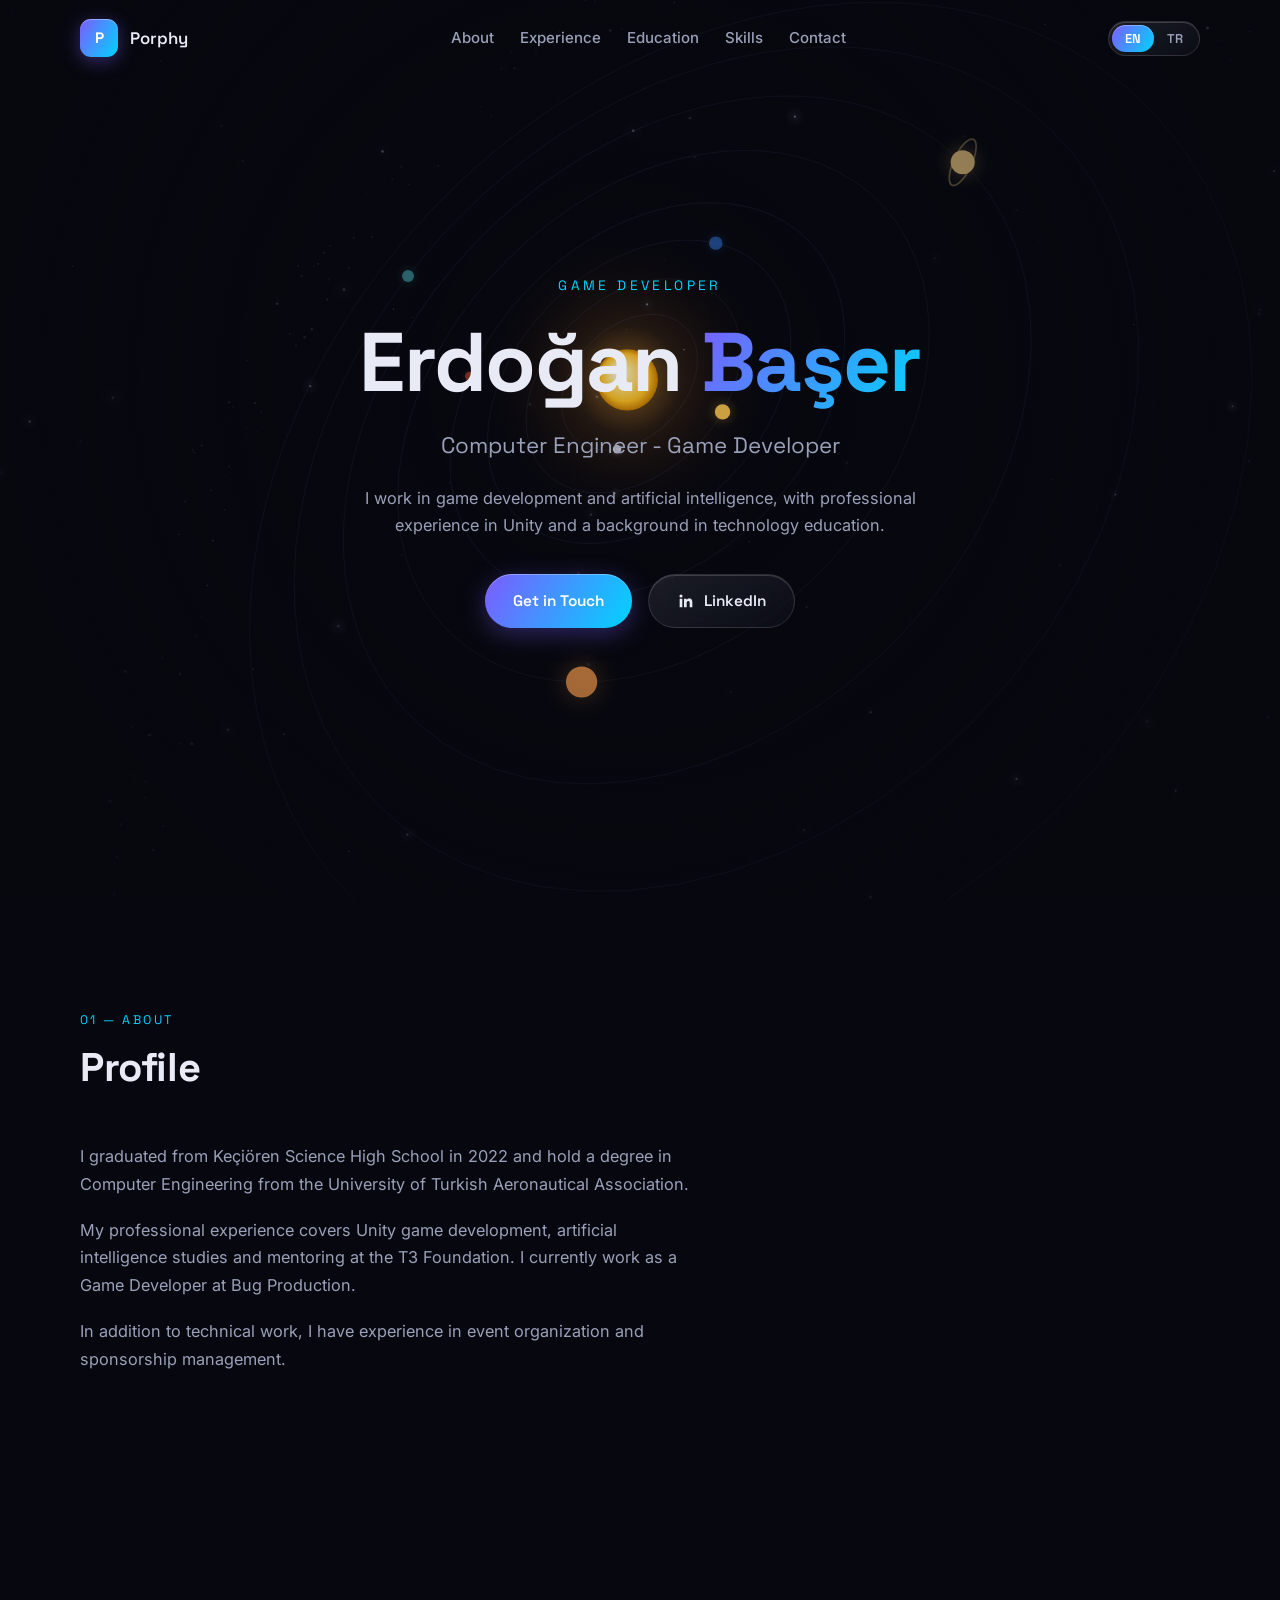
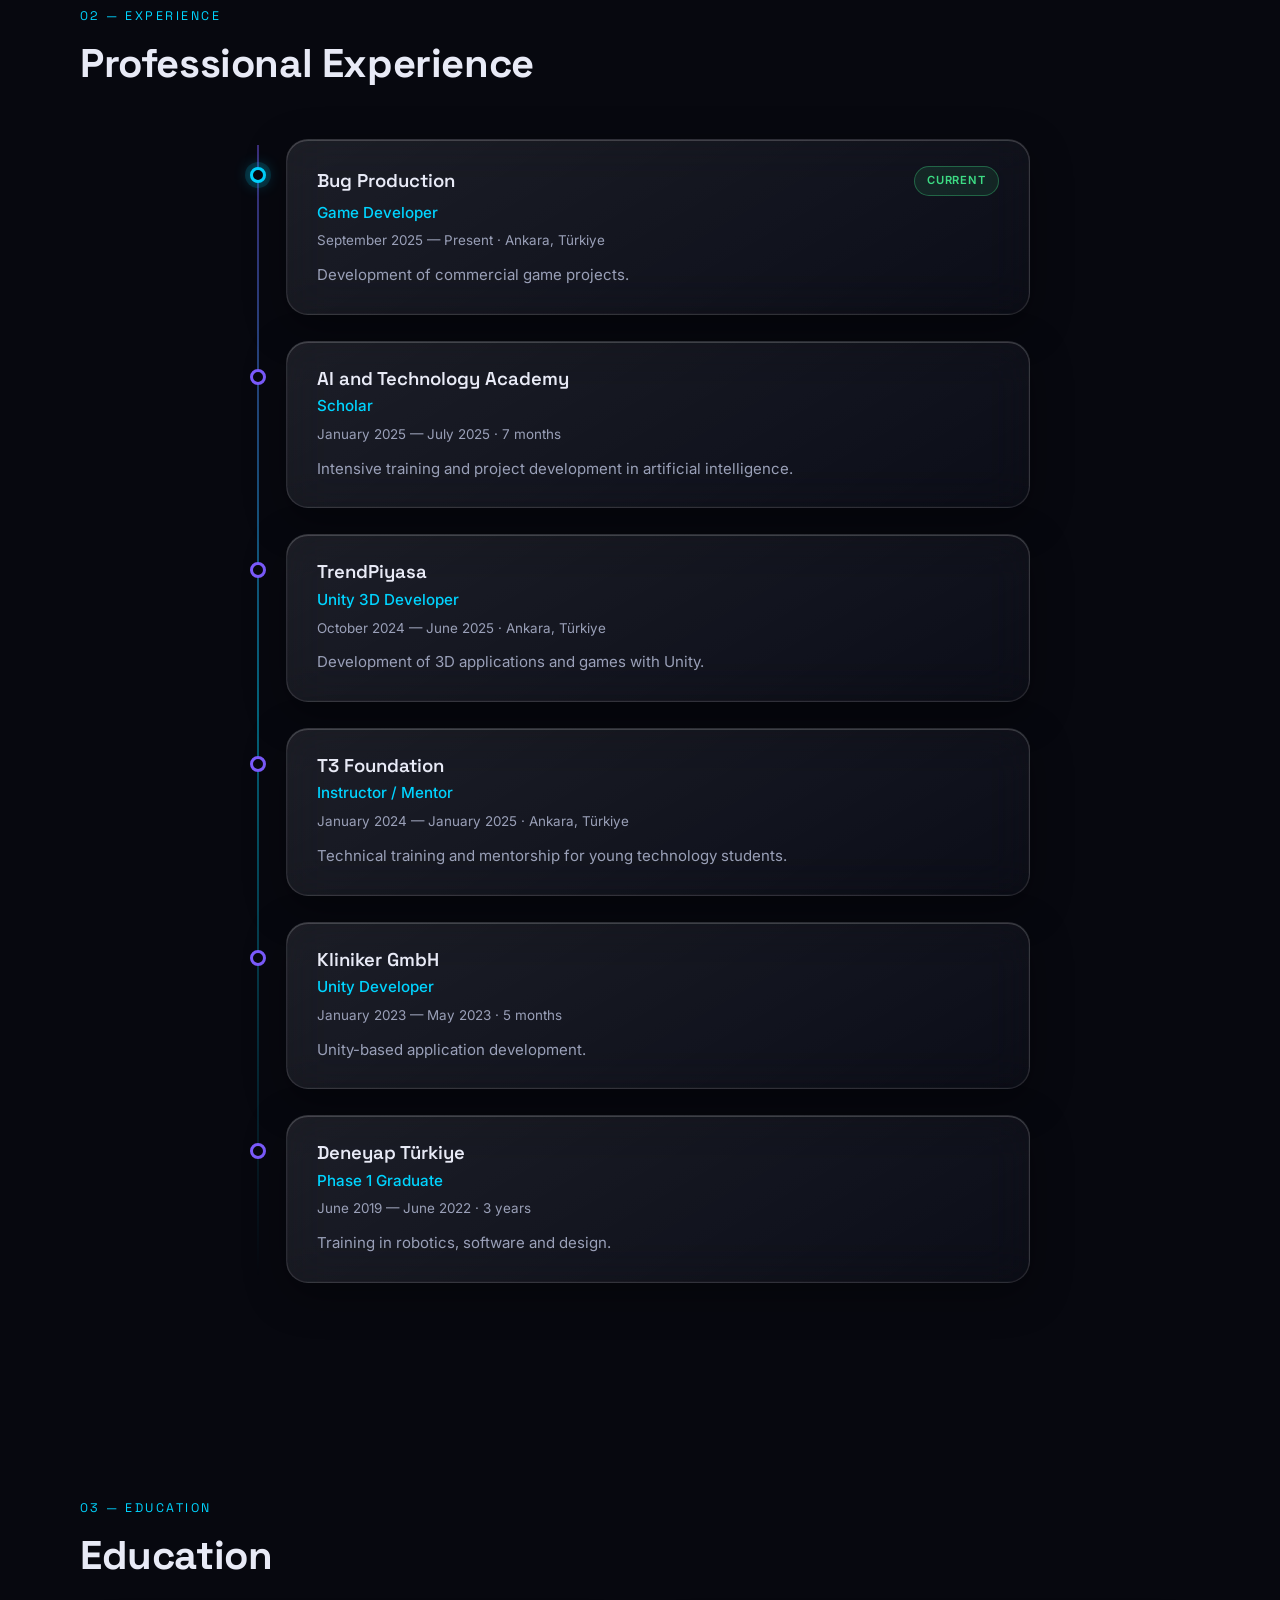
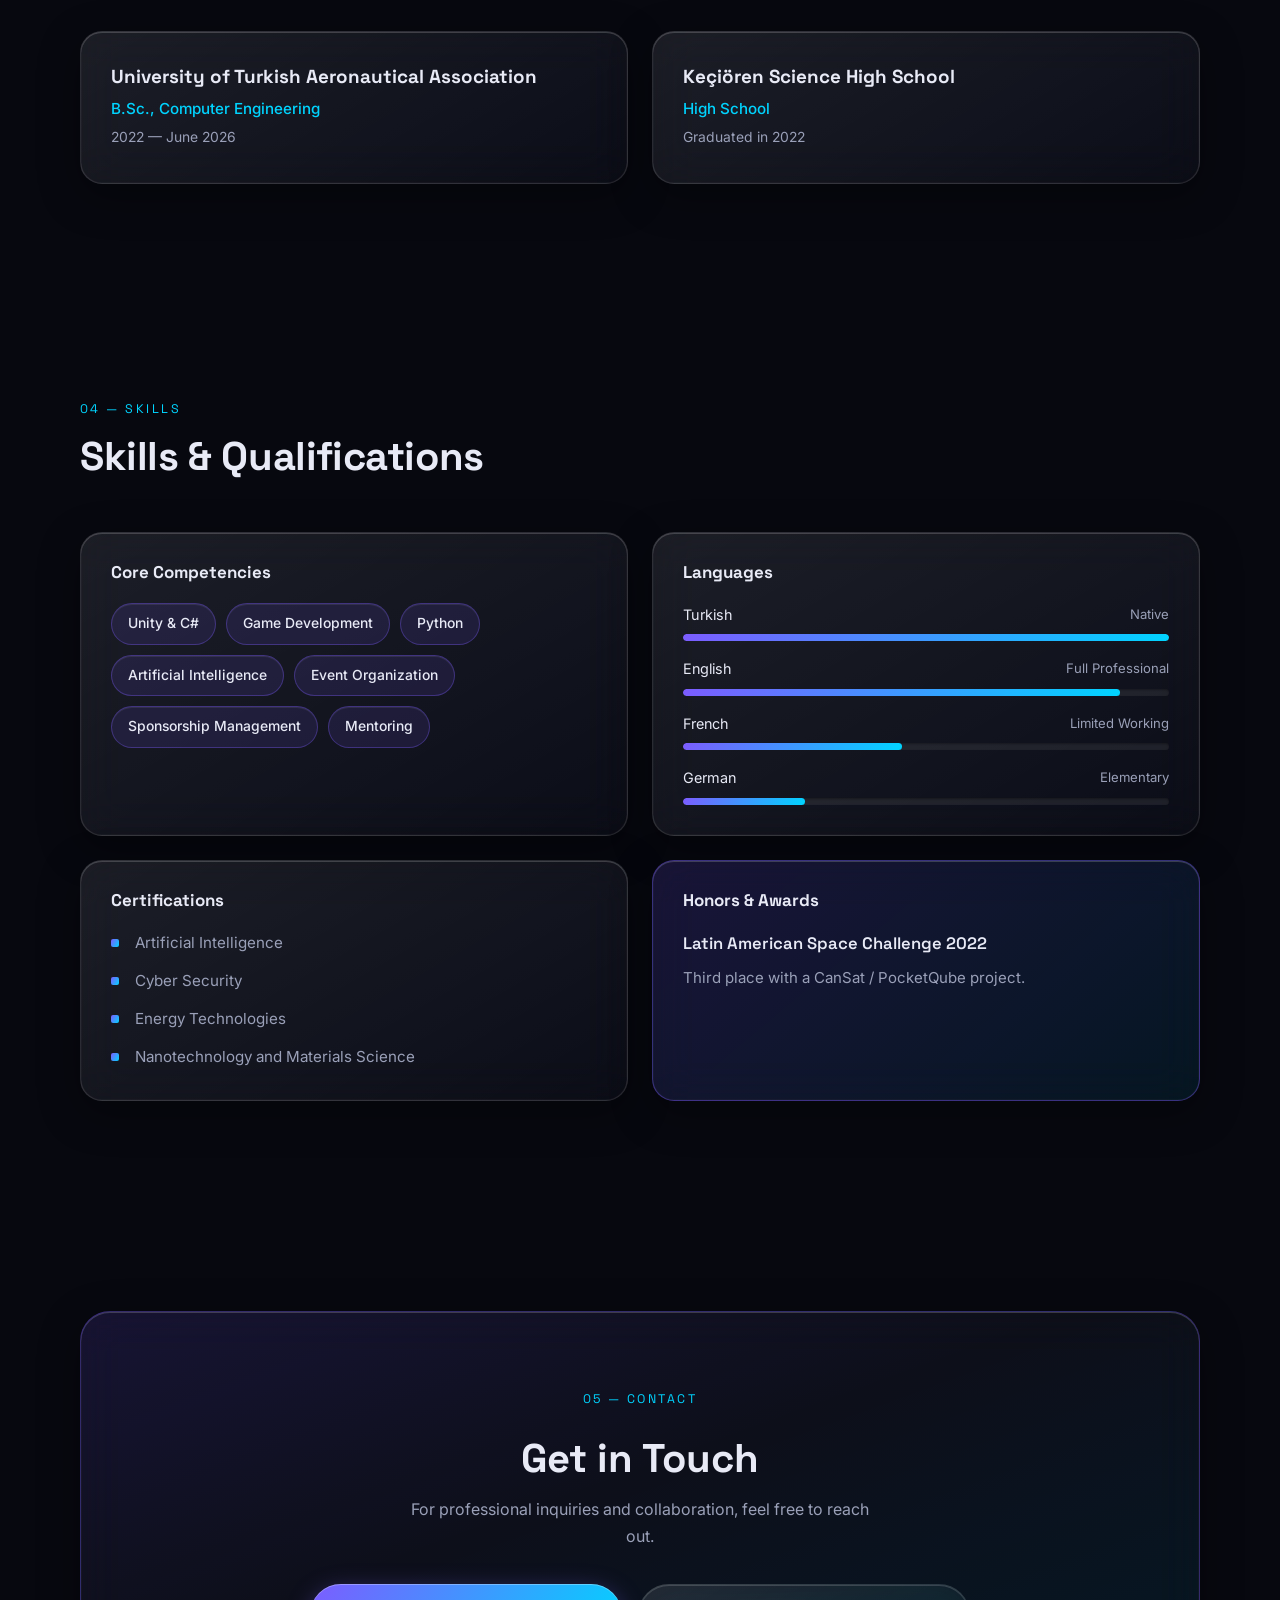
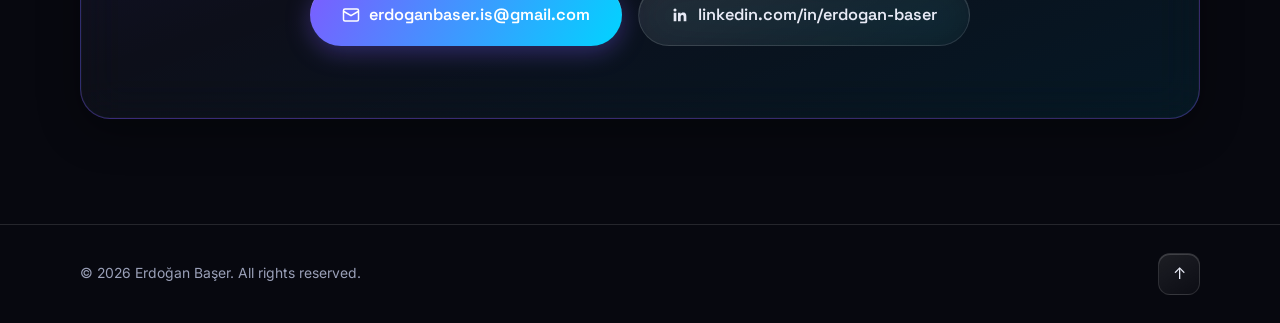
==== index.html @ 4ccfdfc4 "İlk sürüm Co-Authored-By: Claude Fable 5 <noreply@anthropic.com>" ====
<!DOCTYPE html>
<html lang="en">

<head>
  <meta charset="UTF-8" />
  <meta name="viewport" content="width=device-width, initial-scale=1.0" />
  <title>Erdoğan Başer — Game Developer</title>
  <meta name="description"
    content="Erdoğan Başer — Game developer and computer engineer. Unity, artificial intelligence and game technologies." />

  <!-- Open Graph -->
  <meta property="og:title" content="Erdoğan Başer — Game Developer" />
  <meta property="og:description"
    content="Game developer and computer engineer. Unity, artificial intelligence and game technologies." />
  <meta property="og:type" content="website" />
  <meta property="og:url" content="https://erdo.is-a.dev" />

  <link rel="icon"
    href="data:image/svg+xml,%3Csvg xmlns='http://www.w3.org/2000/svg' viewBox='0 0 100 100'%3E%3Crect width='100' height='100' rx='22' fill='%237c5cff'/%3E%3Ctext x='50' y='68' font-size='52' font-family='sans-serif' font-weight='700' fill='white' text-anchor='middle'%3EEB%3C/text%3E%3C/svg%3E" />

  <link rel="preconnect" href="https://fonts.googleapis.com" />
  <link rel="preconnect" href="https://fonts.gstatic.com" crossorigin />
  <link
    href="https://fonts.googleapis.com/css2?family=Space+Grotesk:wght@400;500;600;700&family=Inter:wght@400;500;600&display=swap"
    rel="stylesheet" />

  <link rel="stylesheet" href="style.css" />
</head>

<body>

  <!-- 3D solar system background -->
  <canvas id="scene" aria-hidden="true"></canvas>

  <!-- Navigation -->
  <header class="nav" id="nav">
    <div class="nav-inner">
      <a href="#top" class="logo">
        <span class="logo-mark">P</span>
        <span class="logo-text">Porphy</span>
      </a>
      <nav class="nav-links" id="navLinks" aria-label="Main menu">
        <a href="#about" data-i18n="nav.about">About</a>
        <a href="#experience" data-i18n="nav.experience">Experience</a>
        <a href="#education" data-i18n="nav.education">Education</a>
        <a href="#skills" data-i18n="nav.skills">Skills</a>
        <a href="#contact" data-i18n="nav.contact">Contact</a>
      </nav>
      <div class="nav-right">
        <div class="lang-toggle" role="group" aria-label="Language selection">
          <button type="button" id="langEn" class="lang-btn active" aria-pressed="true">EN</button>
          <button type="button" id="langTr" class="lang-btn" aria-pressed="false">TR</button>
        </div>
        <button class="nav-toggle" id="navToggle" aria-label="Toggle menu" aria-expanded="false">
          <span></span><span></span><span></span>
        </button>
      </div>
    </div>
  </header>

  <main id="top">

    <!-- ============ HERO ============ -->
    <section class="hero">
      <div class="container hero-inner">
        <p class="hero-kicker" data-i18n="hero.kicker">Game Developer</p>
        <h1 class="hero-name">Erdoğan <span class="grad">Başer</span></h1>
        <p class="hero-role" data-i18n="hero.role">Computer Engineer - Game Developer</p>
        <p class="hero-desc" data-i18n="hero.desc">I work in game development and artificial intelligence, with
          professional experience in Unity and a background in technology education.</p>
        <div class="hero-actions">
          <a href="#contact" class="btn btn-primary" data-i18n="hero.cta">Get in Touch</a>
          <a href="https://www.linkedin.com/in/erdogan-baser" target="_blank" rel="noopener" class="btn btn-ghost">
            <svg viewBox="0 0 24 24" width="18" height="18" fill="currentColor" aria-hidden="true">
              <path
                d="M20.45 20.45h-3.55v-5.57c0-1.33-.03-3.04-1.85-3.04-1.86 0-2.14 1.45-2.14 2.94v5.67H9.35V9h3.41v1.56h.05c.48-.9 1.64-1.85 3.37-1.85 3.6 0 4.27 2.37 4.27 5.46v6.28zM5.34 7.43a2.06 2.06 0 1 1 0-4.12 2.06 2.06 0 0 1 0 4.12zM7.12 20.45H3.55V9h3.57v11.45z" />
            </svg>
            LinkedIn
          </a>
        </div>

      </div>
    </section>

    <!-- ============ ABOUT ============ -->
    <section class="section" id="about">
      <div class="container">
        <div class="section-head">
          <span class="section-tag" data-i18n="about.tag">01 — About</span>
          <h2 data-i18n="about.title">Profile</h2>
        </div>
        <div class="about-grid">
          <div class="about-text">
            <p data-i18n="about.p1">I graduated from Keçiören Science High School in 2022 and hold a degree in Computer
              Engineering from the University of Turkish Aeronautical Association.</p>
            <p data-i18n="about.p2">My professional experience covers Unity game development, artificial intelligence
              studies and mentoring at the T3 Foundation. I currently work as a Game Developer at Bug Production.</p>
            <p data-i18n="about.p3">In addition to technical work, I have experience in event organization and
              sponsorship management.</p>
          </div>

        </div>
      </div>
    </section>

    <!-- ============ EXPERIENCE ============ -->
    <section class="section" id="experience">
      <div class="container">
        <div class="section-head">
          <span class="section-tag" data-i18n="exp.tag">02 — Experience</span>
          <h2 data-i18n="exp.title">Professional Experience</h2>
        </div>
        <div class="timeline">

          <article class="tl-item">
            <div class="tl-dot current"></div>
            <div class="tl-card glass">
              <div class="tl-top">
                <h3>Bug Production</h3>
                <span class="tl-badge live" data-i18n="exp.current">Current</span>
              </div>
              <p class="tl-role" data-i18n="exp.bug.role">Game Developer</p>
              <p class="tl-date" data-i18n="exp.bug.date">September 2025 — Present · Ankara, Türkiye</p>
              <p class="tl-desc" data-i18n="exp.bug.desc">Development of commercial game projects.</p>
            </div>
          </article>

          <article class="tl-item">
            <div class="tl-dot"></div>
            <div class="tl-card glass">
              <div class="tl-top">
                <h3 data-i18n="exp.ai.name">AI and Technology Academy</h3>
              </div>
              <p class="tl-role" data-i18n="exp.ai.role">Scholar</p>
              <p class="tl-date" data-i18n="exp.ai.date">January 2025 — July 2025 · 7 months</p>
              <p class="tl-desc" data-i18n="exp.ai.desc">Intensive training and project development in artificial
                intelligence.</p>
            </div>
          </article>

          <article class="tl-item">
            <div class="tl-dot"></div>
            <div class="tl-card glass">
              <div class="tl-top">
                <h3>TrendPiyasa</h3>
              </div>
              <p class="tl-role" data-i18n="exp.trend.role">Unity 3D Developer</p>
              <p class="tl-date" data-i18n="exp.trend.date">October 2024 — June 2025 · Ankara, Türkiye</p>
              <p class="tl-desc" data-i18n="exp.trend.desc">Development of 3D applications and games with Unity.</p>
            </div>
          </article>

          <article class="tl-item">
            <div class="tl-dot"></div>
            <div class="tl-card glass">
              <div class="tl-top">
                <h3 data-i18n="exp.t3.name">T3 Foundation</h3>
              </div>
              <p class="tl-role" data-i18n="exp.t3.role">Instructor / Mentor</p>
              <p class="tl-date" data-i18n="exp.t3.date">January 2024 — January 2025 · Ankara, Türkiye</p>
              <p class="tl-desc" data-i18n="exp.t3.desc">Technical training and mentorship for young technology
                students.</p>
            </div>
          </article>

          <article class="tl-item">
            <div class="tl-dot"></div>
            <div class="tl-card glass">
              <div class="tl-top">
                <h3>Kliniker GmbH</h3>
              </div>
              <p class="tl-role" data-i18n="exp.kliniker.role">Unity Developer</p>
              <p class="tl-date" data-i18n="exp.kliniker.date">January 2023 — May 2023 · 5 months</p>
              <p class="tl-desc" data-i18n="exp.kliniker.desc">Unity-based application development.</p>
            </div>
          </article>

          <article class="tl-item">
            <div class="tl-dot"></div>
            <div class="tl-card glass">
              <div class="tl-top">
                <h3>Deneyap Türkiye</h3>
              </div>
              <p class="tl-role" data-i18n="exp.deneyap.role">Phase 1 Graduate</p>
              <p class="tl-date" data-i18n="exp.deneyap.date">June 2019 — June 2022 · 3 years</p>
              <p class="tl-desc" data-i18n="exp.deneyap.desc">Training in robotics, software and design.</p>
            </div>
          </article>

        </div>
      </div>
    </section>

    <!-- ============ EDUCATION ============ -->
    <section class="section" id="education">
      <div class="container">
        <div class="section-head">
          <span class="section-tag" data-i18n="edu.tag">03 — Education</span>
          <h2 data-i18n="edu.title">Education</h2>
        </div>
        <div class="edu-grid">
          <div class="edu-card glass">
            <h3 data-i18n="edu.uni.name">University of Turkish Aeronautical Association</h3>
            <p class="edu-degree" data-i18n="edu.uni.degree">B.Sc., Computer Engineering</p>
            <p class="edu-date" data-i18n="edu.uni.date">2022 — June 2026</p>
          </div>
          <div class="edu-card glass">
            <h3 data-i18n="edu.hs.name">Keçiören Science High School</h3>
            <p class="edu-degree" data-i18n="edu.hs.degree">High School</p>
            <p class="edu-date" data-i18n="edu.hs.date">Graduated in 2022</p>
          </div>
        </div>
      </div>
    </section>

    <!-- ============ SKILLS ============ -->
    <section class="section" id="skills">
      <div class="container">
        <div class="section-head">
          <span class="section-tag" data-i18n="skills.tag">04 — Skills</span>
          <h2 data-i18n="skills.title">Skills &amp; Qualifications</h2>
        </div>

        <div class="skills-grid">
          <div class="skill-panel glass">
            <h3 data-i18n="skills.core">Core Competencies</h3>
            <div class="chips">
              <span class="chip">Unity &amp; C#</span>
              <span class="chip" data-i18n="skills.chip.gamedev">Game Development</span>
              <span class="chip">Python</span>
              <span class="chip" data-i18n="skills.chip.ai">Artificial Intelligence</span>
              <span class="chip" data-i18n="skills.chip.events">Event Organization</span>
              <span class="chip" data-i18n="skills.chip.sponsor">Sponsorship Management</span>
              <span class="chip" data-i18n="skills.chip.mentoring">Mentoring</span>
            </div>
          </div>

          <div class="skill-panel glass">
            <h3 data-i18n="skills.languages">Languages</h3>
            <div class="lang-list">
              <div class="lang">
                <div class="lang-head"><span data-i18n="skills.lang.tr">Turkish</span><span
                    data-i18n="skills.lang.tr.level">Native</span></div>
                <div class="bar"><span class="bar-fill" style="width:100%"></span></div>
              </div>
              <div class="lang">
                <div class="lang-head"><span data-i18n="skills.lang.en">English</span><span
                    data-i18n="skills.lang.en.level">Full Professional</span></div>
                <div class="bar"><span class="bar-fill" style="width:90%"></span></div>
              </div>
              <div class="lang">
                <div class="lang-head"><span data-i18n="skills.lang.fr">French</span><span
                    data-i18n="skills.lang.fr.level">Limited Working</span></div>
                <div class="bar"><span class="bar-fill" style="width:45%"></span></div>
              </div>
              <div class="lang">
                <div class="lang-head"><span data-i18n="skills.lang.de">German</span><span
                    data-i18n="skills.lang.de.level">Elementary</span></div>
                <div class="bar"><span class="bar-fill" style="width:25%"></span></div>
              </div>
            </div>
          </div>

          <div class="skill-panel glass">
            <h3 data-i18n="skills.certs">Certifications</h3>
            <ul class="cert-list">
              <li data-i18n="skills.cert1">Artificial Intelligence</li>
              <li data-i18n="skills.cert2">Cyber Security</li>
              <li data-i18n="skills.cert3">Energy Technologies</li>
              <li data-i18n="skills.cert4">Nanotechnology and Materials Science</li>
            </ul>
          </div>

          <div class="skill-panel glass award">
            <h3 data-i18n="skills.awards">Honors &amp; Awards</h3>
            <div class="award-body">
              <p class="award-title">Latin American Space Challenge 2022</p>
              <p class="award-desc" data-i18n="skills.award.desc">Third place with a CanSat / PocketQube project.</p>
            </div>
          </div>
        </div>
      </div>
    </section>

    <!-- ============ CONTACT ============ -->
    <section class="section" id="contact">
      <div class="container">
        <div class="contact-card glass">
          <span class="section-tag" data-i18n="contact.tag">05 — Contact</span>
          <h2 data-i18n="contact.title">Get in Touch</h2>
          <p data-i18n="contact.desc">For professional inquiries and collaboration, feel free to reach out.</p>
          <div class="contact-actions">
            <a href="mailto:erdoganbaser.is@gmail.com" class="btn btn-primary btn-lg">
              <svg viewBox="0 0 24 24" width="18" height="18" fill="none" stroke="currentColor" stroke-width="2"
                aria-hidden="true">
                <rect x="2" y="4" width="20" height="16" rx="2" />
                <path d="m22 7-10 6L2 7" />
              </svg>
              erdoganbaser.is@gmail.com
            </a>
            <a href="https://www.linkedin.com/in/erdogan-baser" target="_blank" rel="noopener"
              class="btn btn-ghost btn-lg">
              <svg viewBox="0 0 24 24" width="18" height="18" fill="currentColor" aria-hidden="true">
                <path
                  d="M20.45 20.45h-3.55v-5.57c0-1.33-.03-3.04-1.85-3.04-1.86 0-2.14 1.45-2.14 2.94v5.67H9.35V9h3.41v1.56h.05c.48-.9 1.64-1.85 3.37-1.85 3.6 0 4.27 2.37 4.27 5.46v6.28zM5.34 7.43a2.06 2.06 0 1 1 0-4.12 2.06 2.06 0 0 1 0 4.12zM7.12 20.45H3.55V9h3.57v11.45z" />
              </svg>
              linkedin.com/in/erdogan-baser
            </a>
          </div>
        </div>
      </div>
    </section>

  </main>

  <footer class="footer">
    <div class="container footer-inner">
      <p data-i18n="footer.text">© 2026 Erdoğan Başer. All rights reserved.</p>
      <a href="#top" class="back-top" aria-label="Back to top">↑</a>
    </div>
  </footer>

  <script src="script.js" defer></script>
</body>

</html>
---- style.css ----
/* ============================================================
   Erdoğan Başer — Portfolio
   Pure CSS — liquid glass theme, dark palette.
   The only animated element on the page is the background
   solar system (canvas); all other elements are static.
   ============================================================ */

:root {
  --bg: #07080f;
  --glass: linear-gradient(150deg, rgba(255, 255, 255, 0.09), rgba(255, 255, 255, 0.025));
  --glass-strong: linear-gradient(150deg, rgba(255, 255, 255, 0.13), rgba(255, 255, 255, 0.04));
  --border: rgba(255, 255, 255, 0.12);
  --border-strong: rgba(255, 255, 255, 0.22);
  --highlight: rgba(255, 255, 255, 0.16);
  --text: #e8eaf6;
  --text-dim: #9aa0b8;
  --accent-1: #7c5cff;
  --accent-2: #00d4ff;
  --grad: linear-gradient(120deg, var(--accent-1), var(--accent-2));
  --radius: 22px;
  --font-display: "Space Grotesk", system-ui, sans-serif;
  --font-body: "Inter", system-ui, sans-serif;
  --nav-h: 76px;
}

* { margin: 0; padding: 0; box-sizing: border-box; }

html { scroll-behavior: smooth; scroll-padding-top: calc(var(--nav-h) + 16px); }

body {
  font-family: var(--font-body);
  background: var(--bg);
  color: var(--text);
  line-height: 1.7;
  overflow-x: hidden;
  -webkit-font-smoothing: antialiased;
}

::selection { background: var(--accent-1); color: #fff; }

.container { width: min(1120px, 92%); margin-inline: auto; }

h1, h2, h3 { font-family: var(--font-display); line-height: 1.15; }

/* ---------- Background canvas ---------- */
#scene {
  position: fixed; inset: 0; z-index: -1;
  width: 100%; height: 100%;
  display: block; pointer-events: none;
}

/* ---------- Liquid glass base ---------- */
.glass {
  background: var(--glass);
  border: 1px solid var(--border);
  border-radius: var(--radius);
  backdrop-filter: blur(22px) saturate(160%);
  -webkit-backdrop-filter: blur(22px) saturate(160%);
  box-shadow:
    inset 0 1px 0 var(--highlight),
    inset 0 0 0 0.5px rgba(255, 255, 255, 0.05),
    0 12px 40px rgba(0, 0, 0, 0.35);
}
.glass:hover { border-color: var(--border-strong); background: var(--glass-strong); }

/* ---------- Navigation ---------- */
.nav {
  position: fixed; top: 0; left: 0; right: 0; z-index: 100;
  border-bottom: 1px solid transparent;
}
.nav.scrolled {
  background: linear-gradient(180deg, rgba(10, 12, 22, 0.75), rgba(10, 12, 22, 0.6));
  backdrop-filter: blur(22px) saturate(160%);
  -webkit-backdrop-filter: blur(22px) saturate(160%);
  border-bottom-color: var(--border);
  box-shadow: inset 0 1px 0 rgba(255, 255, 255, 0.06);
}
.nav-inner {
  width: min(1120px, 92%); margin-inline: auto;
  height: var(--nav-h);
  display: flex; align-items: center; justify-content: space-between; gap: 16px;
}
.logo { display: flex; align-items: center; gap: 12px; text-decoration: none; color: var(--text); min-width: 0; }
.logo-mark {
  width: 38px; height: 38px; flex: 0 0 auto; display: grid; place-items: center;
  font-family: var(--font-display); font-weight: 700; font-size: 0.95rem;
  background: var(--grad); border-radius: 11px; color: #fff;
  box-shadow: inset 0 1px 0 rgba(255, 255, 255, 0.35), 0 4px 18px rgba(124, 92, 255, 0.4);
}
.logo-text {
  font-family: var(--font-display); font-weight: 600; font-size: 1.05rem;
  white-space: nowrap; overflow: hidden; text-overflow: ellipsis;
}

.nav-links { display: flex; align-items: center; gap: 26px; }
.nav-links a {
  color: var(--text-dim); text-decoration: none; font-size: 0.94rem; font-weight: 500;
}
.nav-links a:hover { color: var(--text); }

.nav-right { display: flex; align-items: center; gap: 14px; }

.lang-toggle {
  display: flex; padding: 3px; border-radius: 999px;
  background: var(--glass);
  border: 1px solid var(--border);
  backdrop-filter: blur(22px) saturate(160%);
  -webkit-backdrop-filter: blur(22px) saturate(160%);
  box-shadow: inset 0 1px 0 var(--highlight);
}
.lang-btn {
  border: 0; cursor: pointer; background: transparent;
  color: var(--text-dim);
  font-family: var(--font-display); font-weight: 600; font-size: 0.8rem;
  padding: 5px 13px; border-radius: 999px;
}
.lang-btn.active {
  color: #fff; background: var(--grad);
  box-shadow: inset 0 1px 0 rgba(255, 255, 255, 0.3);
}

.nav-toggle { display: none; background: none; border: 0; cursor: pointer; padding: 8px; }
.nav-toggle span {
  display: block; width: 24px; height: 2px; background: var(--text);
  margin: 5px 0; border-radius: 2px;
}

/* ---------- Hero ---------- */
.hero {
  min-height: 100svh;
  display: flex; align-items: center; justify-content: center;
  text-align: center;
  padding: calc(var(--nav-h) + 40px) 0 80px;
}
.hero-kicker {
  color: var(--accent-2); font-family: var(--font-display);
  letter-spacing: 0.25em; text-transform: uppercase; font-size: 0.85rem;
  margin-bottom: 18px;
}
.hero-name {
  font-size: clamp(2.6rem, 8vw, 5.2rem);
  font-weight: 700; letter-spacing: -0.02em; margin-bottom: 16px;
}
.grad {
  background: var(--grad);
  -webkit-background-clip: text; background-clip: text;
  -webkit-text-fill-color: transparent; color: transparent;
}
.hero-role {
  font-family: var(--font-display); font-size: clamp(1.05rem, 2.6vw, 1.4rem);
  color: var(--text-dim); margin-bottom: 20px;
  max-width: 640px; margin-inline: auto;
}
.hero-desc {
  max-width: 560px; margin: 0 auto 34px; color: var(--text-dim); font-size: 1.02rem;
}
.hero-actions { display: flex; gap: 16px; justify-content: center; flex-wrap: wrap; margin-bottom: 34px; }

.btn {
  display: inline-flex; align-items: center; gap: 9px;
  padding: 13px 28px; border-radius: 999px;
  font-family: var(--font-display); font-weight: 600; font-size: 0.96rem;
  text-decoration: none;
}
.btn-primary {
  background: var(--grad); color: #fff;
  box-shadow: inset 0 1px 0 rgba(255, 255, 255, 0.3), 0 6px 24px rgba(124, 92, 255, 0.35);
}
.btn-primary:hover { box-shadow: inset 0 1px 0 rgba(255, 255, 255, 0.4), 0 8px 30px rgba(124, 92, 255, 0.5); }
.btn-ghost {
  color: var(--text);
  background: var(--glass);
  border: 1px solid var(--border);
  backdrop-filter: blur(22px) saturate(160%);
  -webkit-backdrop-filter: blur(22px) saturate(160%);
  box-shadow: inset 0 1px 0 var(--highlight);
}
.btn-ghost:hover { border-color: var(--border-strong); background: var(--glass-strong); }
.btn-lg { padding: 16px 32px; font-size: 1.02rem; }

.hero-meta {
  display: flex; align-items: center; justify-content: center; gap: 16px;
  color: var(--text-dim); font-size: 0.92rem; flex-wrap: wrap;
}
.meta-sep { width: 4px; height: 4px; border-radius: 50%; background: var(--text-dim); }
.meta-item { display: inline-flex; align-items: center; gap: 8px; }
.status-dot {
  width: 9px; height: 9px; border-radius: 50%; background: #3ddc84;
  box-shadow: 0 0 8px rgba(61, 220, 132, 0.6);
}

/* ---------- Sections ---------- */
.section { padding: 105px 0; }
.section-head { margin-bottom: 52px; }
.section-tag {
  display: inline-block; font-family: var(--font-display);
  color: var(--accent-2); letter-spacing: 0.2em; text-transform: uppercase;
  font-size: 0.78rem; margin-bottom: 14px;
}
.section-head h2 { font-size: clamp(1.7rem, 4.5vw, 2.5rem); font-weight: 700; letter-spacing: -0.01em; }

/* ---------- About ---------- */
.about-grid {
  display: grid; grid-template-columns: 1.4fr 1fr; gap: 48px; align-items: start;
}
.about-text p { color: var(--text-dim); margin-bottom: 18px; font-size: 1.02rem; }
.about-text strong { color: var(--text); font-weight: 600; }

.about-stats { display: grid; grid-template-columns: 1fr 1fr; gap: 16px; }
.stat-card { padding: 26px 18px; text-align: center; }
.stat-num {
  display: block; font-family: var(--font-display); font-size: 2.3rem; font-weight: 700;
  background: var(--grad); -webkit-background-clip: text; background-clip: text;
  -webkit-text-fill-color: transparent;
}
.stat-label { color: var(--text-dim); font-size: 0.85rem; }

/* ---------- Experience / timeline ---------- */
.timeline { position: relative; max-width: 780px; margin-inline: auto; padding-left: 36px; }
.timeline::before {
  content: ""; position: absolute; left: 7px; top: 6px; bottom: 6px; width: 2px;
  background: linear-gradient(to bottom, var(--accent-1), var(--accent-2), transparent);
  opacity: 0.45;
}
.tl-item { position: relative; margin-bottom: 26px; }
.tl-item:last-child { margin-bottom: 0; }
.tl-dot {
  position: absolute; left: -36px; top: 28px;
  width: 16px; height: 16px; border-radius: 50%;
  background: var(--bg); border: 3px solid var(--accent-1);
}
.tl-dot.current {
  border-color: var(--accent-2);
  box-shadow: 0 0 0 5px rgba(0, 212, 255, 0.14), 0 0 16px rgba(0, 212, 255, 0.45);
}
.tl-card { padding: 26px 30px; }
.tl-top { display: flex; align-items: center; justify-content: space-between; gap: 12px; flex-wrap: wrap; }
.tl-card h3 { font-size: 1.16rem; font-weight: 600; }
.tl-badge {
  font-size: 0.7rem; font-weight: 600; letter-spacing: 0.08em; text-transform: uppercase;
  padding: 4px 12px; border-radius: 999px;
}
.tl-badge.live {
  color: #3ddc84; background: rgba(61, 220, 132, 0.1); border: 1px solid rgba(61, 220, 132, 0.35);
}
.tl-role { color: var(--accent-2); font-weight: 500; font-size: 0.95rem; margin-top: 4px; }
.tl-date { color: var(--text-dim); font-size: 0.84rem; margin: 4px 0 10px; }
.tl-desc { color: var(--text-dim); font-size: 0.94rem; }

/* ---------- Education ---------- */
.edu-grid { display: grid; grid-template-columns: 1fr 1fr; gap: 24px; }
.edu-card { padding: 34px 30px; }
.edu-card h3 { font-size: 1.18rem; margin-bottom: 8px; }
.edu-degree { color: var(--accent-2); font-size: 0.95rem; font-weight: 500; }
.edu-date { color: var(--text-dim); font-size: 0.87rem; margin-top: 4px; }

/* ---------- Skills ---------- */
.skills-grid { display: grid; grid-template-columns: 1fr 1fr; gap: 24px; }
.skill-panel { padding: 30px; }
.skill-panel h3 { font-size: 1.06rem; margin-bottom: 20px; }

.chips { display: flex; flex-wrap: wrap; gap: 10px; }
.chip {
  padding: 8px 16px; border-radius: 999px; font-size: 0.87rem; font-weight: 500;
  color: var(--text);
  background: rgba(124, 92, 255, 0.12);
  border: 1px solid rgba(124, 92, 255, 0.35);
  box-shadow: inset 0 1px 0 rgba(255, 255, 255, 0.08);
}

.lang-list { display: flex; flex-direction: column; gap: 16px; }
.lang-head {
  display: flex; justify-content: space-between; font-size: 0.9rem; margin-bottom: 7px;
}
.lang-head span:last-child { color: var(--text-dim); font-size: 0.82rem; }
.bar {
  height: 7px; border-radius: 99px; background: rgba(255, 255, 255, 0.07); overflow: hidden;
  box-shadow: inset 0 1px 2px rgba(0, 0, 0, 0.3);
}
.bar-fill {
  display: block; height: 100%; border-radius: 99px;
  background: var(--grad);
}

.cert-list { list-style: none; display: flex; flex-direction: column; gap: 12px; }
.cert-list li {
  position: relative; padding-left: 24px; color: var(--text-dim); font-size: 0.95rem;
}
.cert-list li::before {
  content: ""; position: absolute; left: 0; top: 0.6em;
  width: 8px; height: 8px; border-radius: 2px;
  background: var(--grad);
}

.skill-panel.award {
  background: linear-gradient(140deg, rgba(124, 92, 255, 0.16), rgba(0, 212, 255, 0.07));
  border-color: rgba(124, 92, 255, 0.4);
}
.award-title { font-family: var(--font-display); font-weight: 600; font-size: 1.04rem; margin-bottom: 6px; }
.award-desc { color: var(--text-dim); font-size: 0.94rem; }

/* ---------- Contact ---------- */
.contact-card {
  text-align: center;
  padding: 72px 32px;
  border-radius: 30px;
  background: linear-gradient(160deg, rgba(124, 92, 255, 0.14), rgba(255, 255, 255, 0.03) 45%, rgba(0, 212, 255, 0.08));
  border: 1px solid rgba(124, 92, 255, 0.35);
}
.contact-card h2 { font-size: clamp(1.7rem, 4.5vw, 2.5rem); margin: 12px 0 14px; }
.contact-card p { color: var(--text-dim); max-width: 480px; margin: 0 auto 34px; }
.contact-actions { display: flex; gap: 16px; justify-content: center; flex-wrap: wrap; }

/* ---------- Footer ---------- */
.footer { border-top: 1px solid var(--border); padding: 28px 0; }
.footer-inner {
  display: flex; align-items: center; justify-content: space-between; gap: 16px; flex-wrap: wrap;
}
.footer p { color: var(--text-dim); font-size: 0.87rem; }
.back-top {
  width: 42px; height: 42px; display: grid; place-items: center;
  border-radius: 12px; text-decoration: none; color: var(--text);
  background: var(--glass); border: 1px solid var(--border);
  box-shadow: inset 0 1px 0 var(--highlight);
}
.back-top:hover { border-color: var(--border-strong); }

/* ---------- Responsive ---------- */
@media (max-width: 960px) {
  .about-grid { grid-template-columns: 1fr; gap: 36px; }
  .skills-grid { grid-template-columns: 1fr; }
  .edu-grid { grid-template-columns: 1fr; }
}

@media (max-width: 800px) {
  .nav-toggle { display: block; }
  .nav-links {
    display: none;
    position: fixed; top: var(--nav-h); left: 0; right: 0;
    flex-direction: column; align-items: center; gap: 6px;
    background: linear-gradient(180deg, rgba(10, 12, 22, 0.94), rgba(10, 12, 22, 0.88));
    backdrop-filter: blur(24px) saturate(160%);
    -webkit-backdrop-filter: blur(24px) saturate(160%);
    border-bottom: 1px solid var(--border);
    padding: 18px 0 26px;
  }
  .nav-links.open { display: flex; }
  .nav-links a { padding: 10px 0; font-size: 1.05rem; }
}

@media (max-width: 640px) {
  .section { padding: 76px 0; }
  .tl-card { padding: 22px 20px; }
  .contact-card { padding: 54px 22px; }
  .about-stats { grid-template-columns: 1fr 1fr; }
  .hero-actions .btn { width: 100%; max-width: 320px; justify-content: center; }
  .contact-actions .btn { width: 100%; max-width: 340px; justify-content: center; }
  .logo-text { font-size: 0.98rem; }
}

@media (max-width: 400px) {
  .about-stats { grid-template-columns: 1fr; }
}
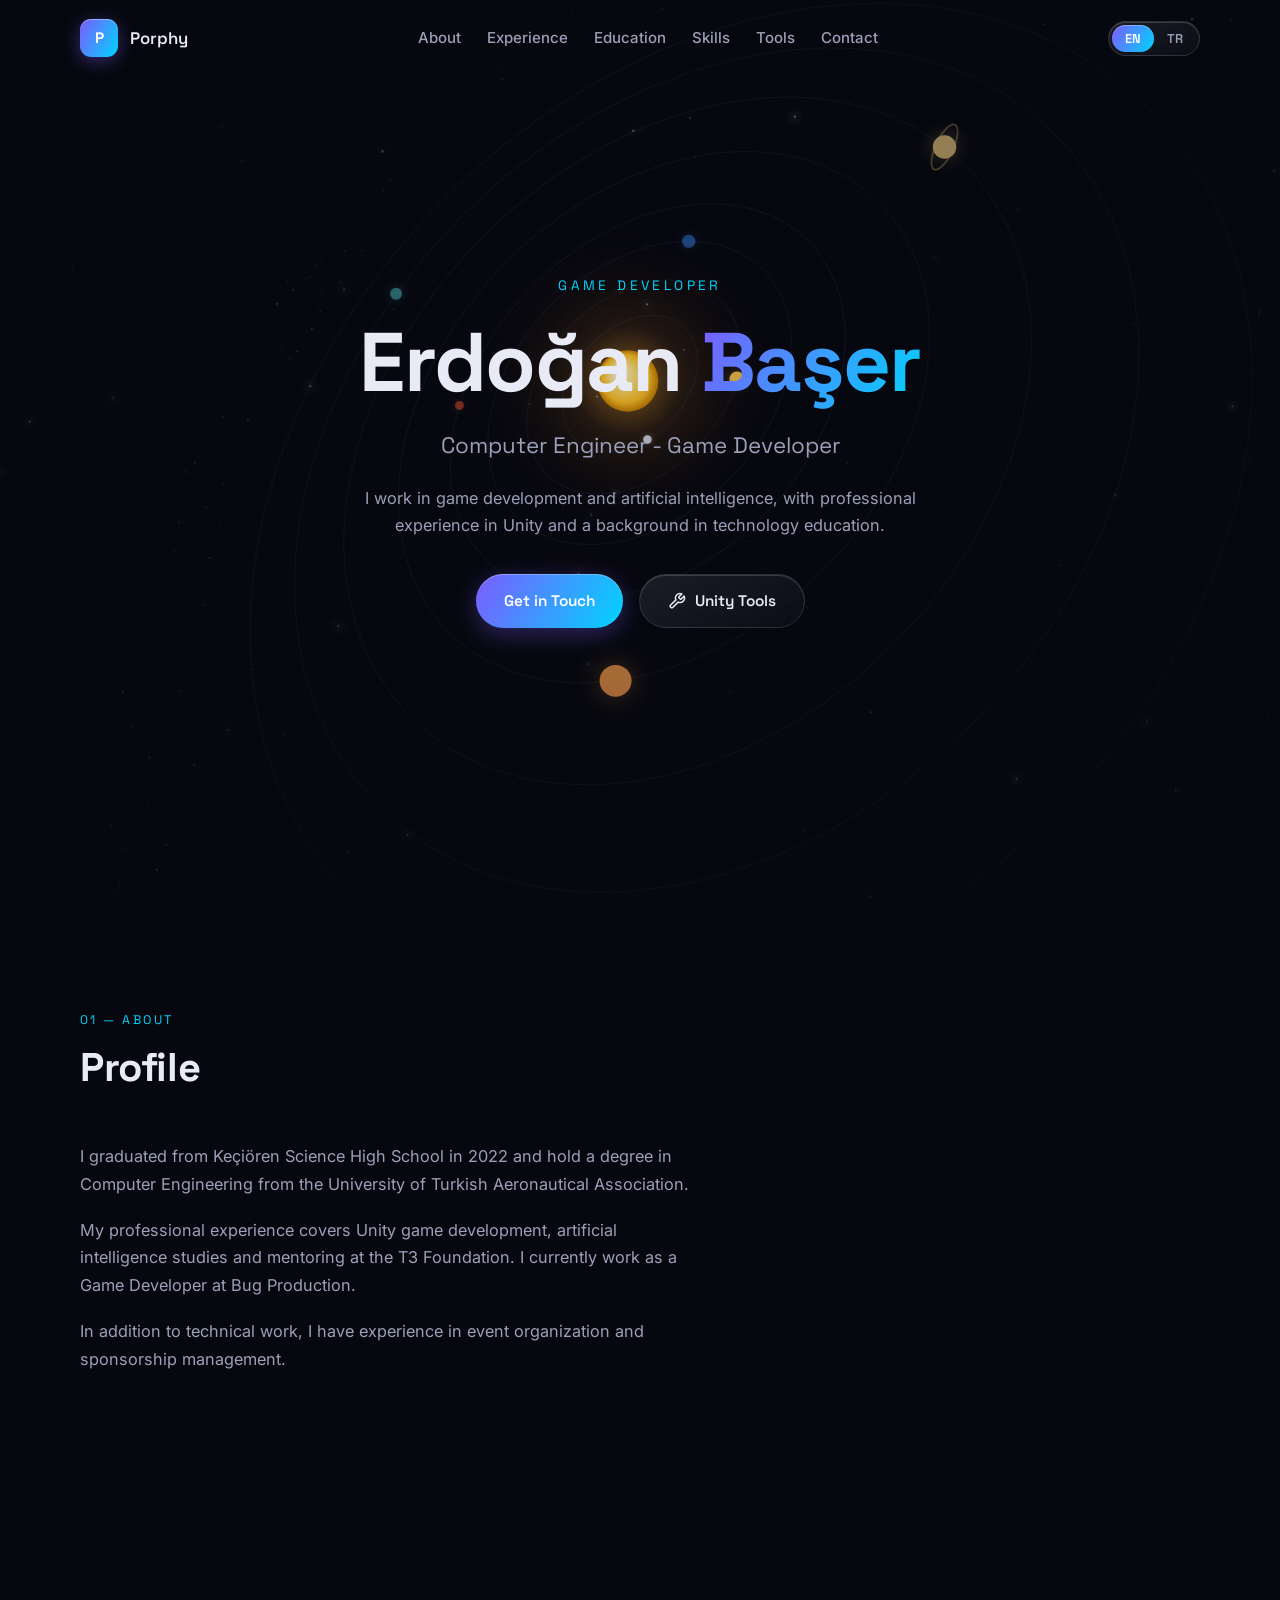
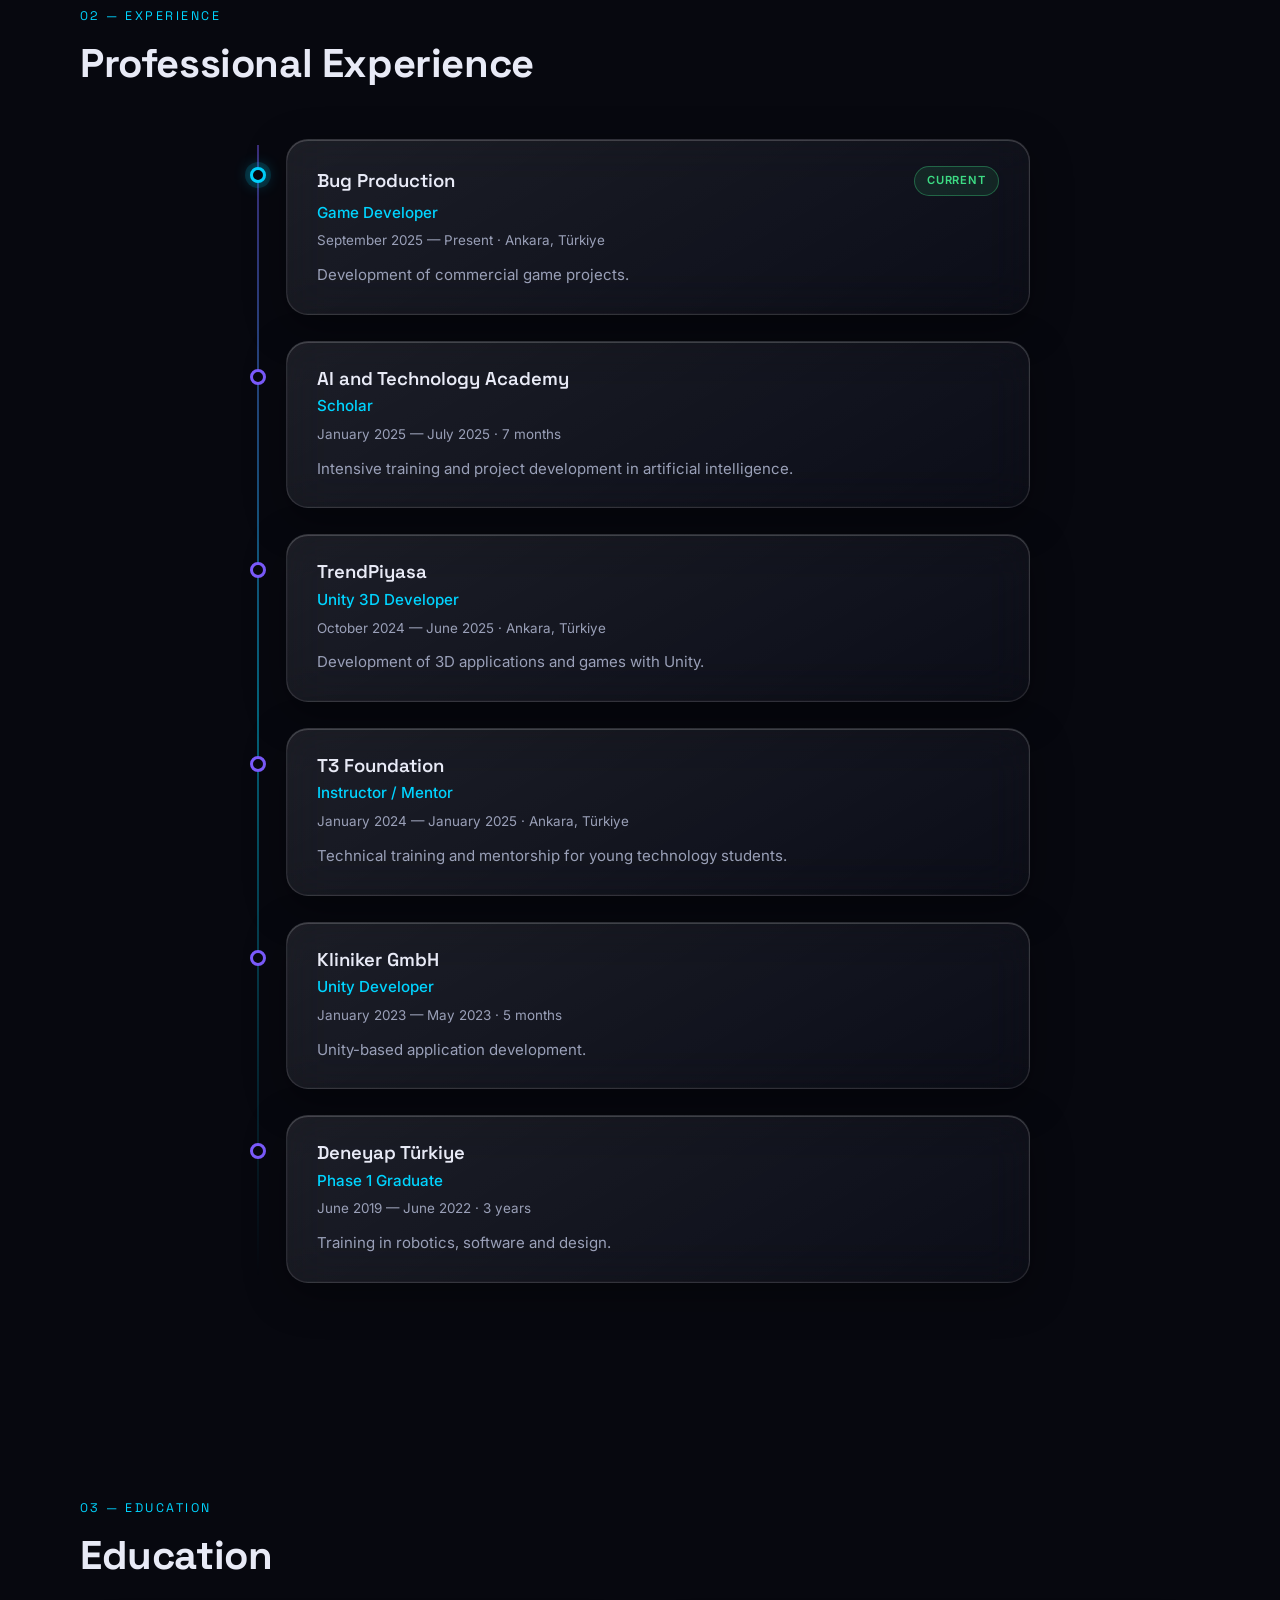
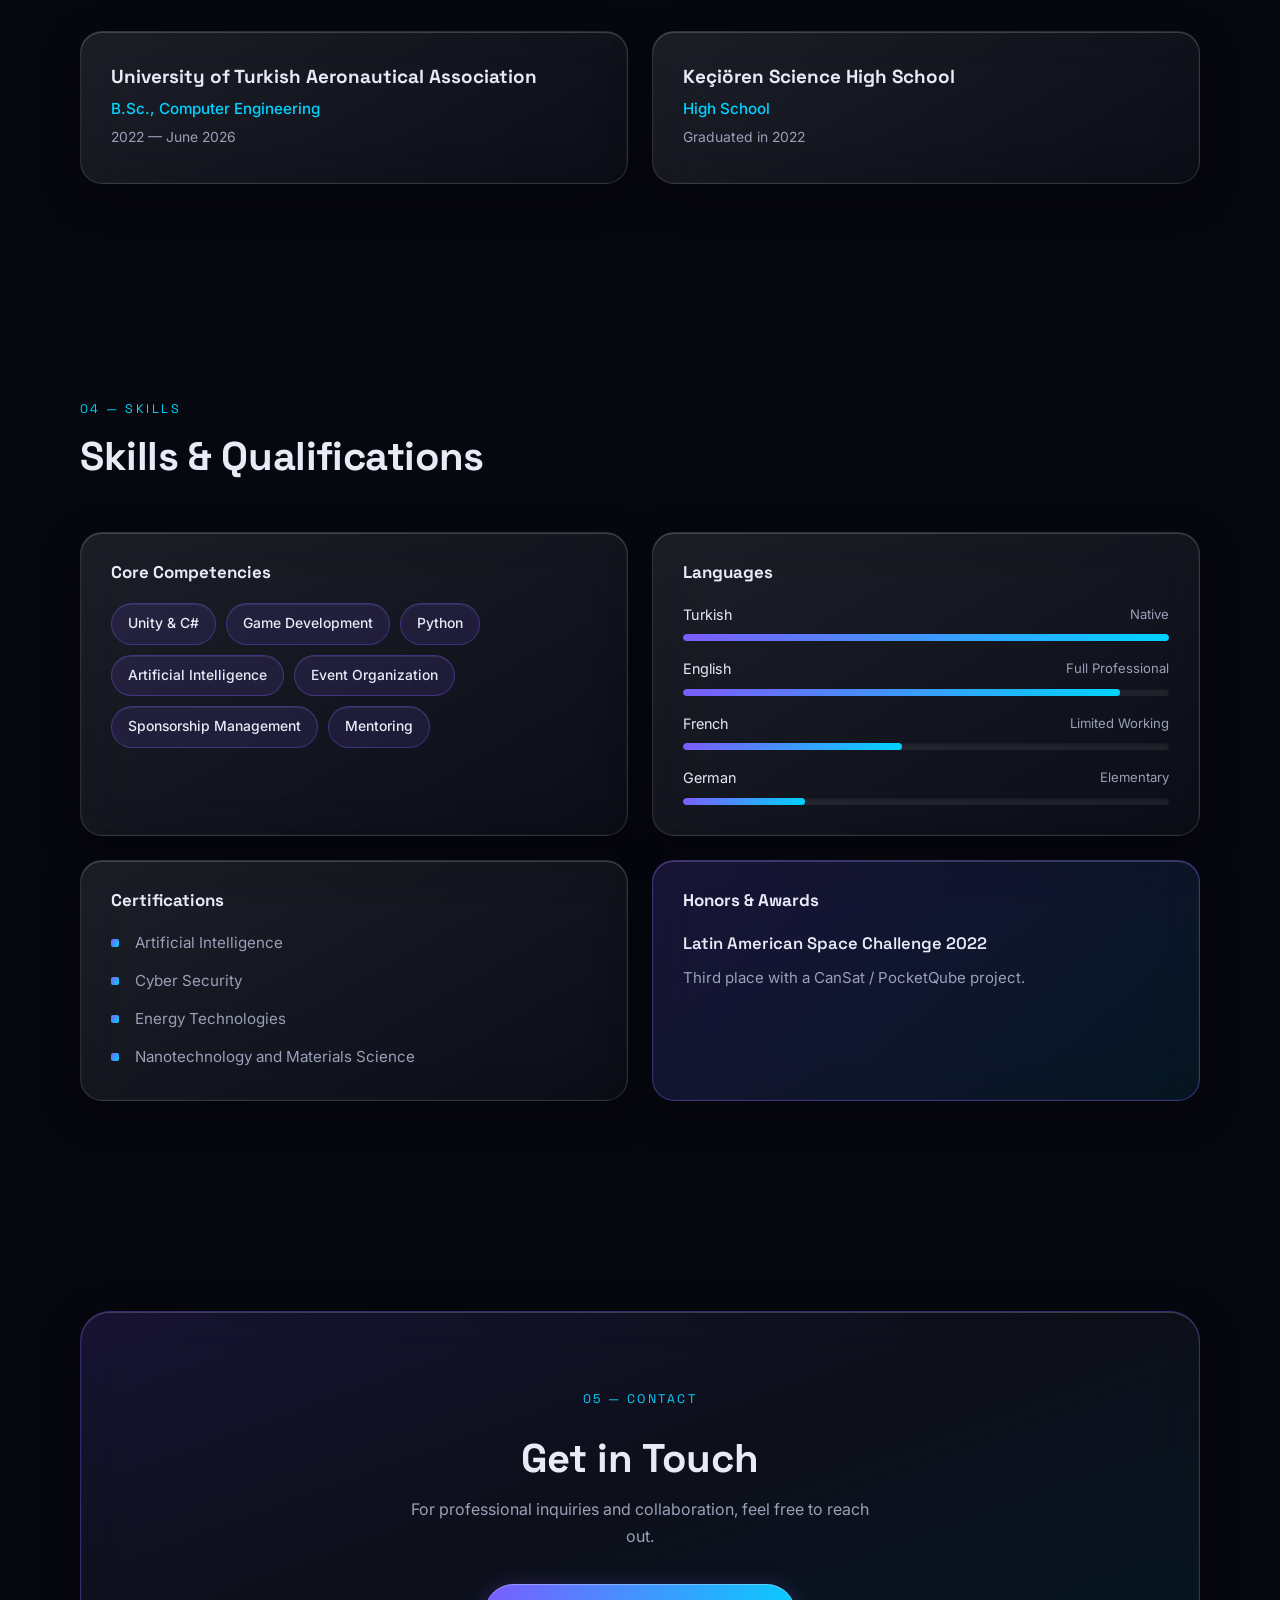
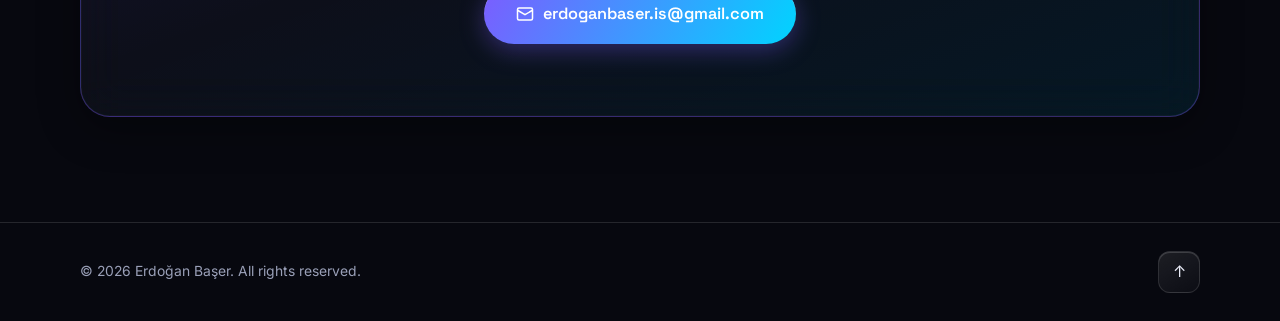
==== commit 02ecfb8d: "Unity Tools alt sayfası eklendi, LinkedIn bağlantıları kaldırıldı - /tools/ alt sayfası: AutoBuild &" ====
--- a/index.html
+++ b/index.html
@@ -44,6 +44,7 @@
         <a href="#experience" data-i18n="nav.experience">Experience</a>
         <a href="#education" data-i18n="nav.education">Education</a>
         <a href="#skills" data-i18n="nav.skills">Skills</a>
+        <a href="tools/" data-i18n="nav.tools">Tools</a>
         <a href="#contact" data-i18n="nav.contact">Contact</a>
       </nav>
       <div class="nav-right">
@@ -70,12 +71,13 @@
           professional experience in Unity and a background in technology education.</p>
         <div class="hero-actions">
           <a href="#contact" class="btn btn-primary" data-i18n="hero.cta">Get in Touch</a>
-          <a href="https://www.linkedin.com/in/erdogan-baser" target="_blank" rel="noopener" class="btn btn-ghost">
-            <svg viewBox="0 0 24 24" width="18" height="18" fill="currentColor" aria-hidden="true">
+          <a href="tools/" class="btn btn-ghost">
+            <svg viewBox="0 0 24 24" width="18" height="18" fill="none" stroke="currentColor" stroke-width="2"
+              stroke-linecap="round" stroke-linejoin="round" aria-hidden="true">
               <path
-                d="M20.45 20.45h-3.55v-5.57c0-1.33-.03-3.04-1.85-3.04-1.86 0-2.14 1.45-2.14 2.94v5.67H9.35V9h3.41v1.56h.05c.48-.9 1.64-1.85 3.37-1.85 3.6 0 4.27 2.37 4.27 5.46v6.28zM5.34 7.43a2.06 2.06 0 1 1 0-4.12 2.06 2.06 0 0 1 0 4.12zM7.12 20.45H3.55V9h3.57v11.45z" />
+                d="M14.7 6.3a1 1 0 0 0 0 1.4l1.6 1.6a1 1 0 0 0 1.4 0l3.77-3.77a6 6 0 0 1-7.94 7.94l-6.91 6.91a2.12 2.12 0 0 1-3-3l6.91-6.91a6 6 0 0 1 7.94-7.94l-3.76 3.76z" />
             </svg>
-            LinkedIn
+            <span data-i18n="hero.tools">Unity Tools</span>
           </a>
         </div>
 
@@ -298,14 +300,6 @@
               </svg>
               erdoganbaser.is@gmail.com
             </a>
-            <a href="https://www.linkedin.com/in/erdogan-baser" target="_blank" rel="noopener"
-              class="btn btn-ghost btn-lg">
-              <svg viewBox="0 0 24 24" width="18" height="18" fill="currentColor" aria-hidden="true">
-                <path
-                  d="M20.45 20.45h-3.55v-5.57c0-1.33-.03-3.04-1.85-3.04-1.86 0-2.14 1.45-2.14 2.94v5.67H9.35V9h3.41v1.56h.05c.48-.9 1.64-1.85 3.37-1.85 3.6 0 4.27 2.37 4.27 5.46v6.28zM5.34 7.43a2.06 2.06 0 1 1 0-4.12 2.06 2.06 0 0 1 0 4.12zM7.12 20.45H3.55V9h3.57v11.45z" />
-              </svg>
-              linkedin.com/in/erdogan-baser
-            </a>
           </div>
         </div>
       </div>
--- a/style.css
+++ b/style.css
@@ -325,11 +325,49 @@
 }
 .back-top:hover { border-color: var(--border-strong); }
 
+/* ---------- Tools page ---------- */
+.hero-sub { min-height: 64svh; padding-bottom: 48px; }
+
+.tool-card { padding: 44px 40px; }
+.tool-title { font-size: clamp(1.5rem, 4vw, 2.1rem); margin-bottom: 16px; }
+.tool-badges { display: flex; flex-wrap: wrap; gap: 10px; margin-bottom: 24px; }
+.tool-card > p { color: var(--text-dim); margin-bottom: 14px; max-width: 72ch; font-size: 1.02rem; }
+.tool-card > p:last-child { margin-bottom: 0; }
+
+.feature-grid { display: grid; grid-template-columns: repeat(3, 1fr); gap: 22px; }
+.feature-card { padding: 26px 24px; }
+.feature-card h3 { font-size: 1rem; margin-bottom: 10px; }
+.feature-card p { color: var(--text-dim); font-size: 0.92rem; }
+
+.output-grid { display: grid; grid-template-columns: 1fr 1fr; gap: 22px; align-items: start; }
+.output-card { padding: 26px 24px; }
+.output-card h3 { font-size: 1rem; margin-bottom: 14px; }
+.codeblock {
+  overflow-x: auto;
+  background: rgba(0, 0, 0, 0.38);
+  border: 1px solid var(--border);
+  border-radius: 14px;
+  padding: 18px 20px;
+  font-family: "Cascadia Code", "Consolas", "SFMono-Regular", Menlo, monospace;
+  font-size: 0.82rem;
+  line-height: 1.65;
+  color: #c9d4f2;
+  box-shadow: inset 0 1px 0 rgba(255, 255, 255, 0.05);
+}
+
+.faq-grid { display: grid; grid-template-columns: 1fr 1fr; gap: 22px; }
+.faq-card { padding: 26px 24px; }
+.faq-card h3 { font-size: 1rem; margin-bottom: 10px; }
+.faq-card p { color: var(--text-dim); font-size: 0.93rem; }
+
 /* ---------- Responsive ---------- */
 @media (max-width: 960px) {
   .about-grid { grid-template-columns: 1fr; gap: 36px; }
   .skills-grid { grid-template-columns: 1fr; }
   .edu-grid { grid-template-columns: 1fr; }
+  .feature-grid { grid-template-columns: 1fr 1fr; }
+  .output-grid { grid-template-columns: 1fr; }
+  .faq-grid { grid-template-columns: 1fr; }
 }
 
 @media (max-width: 800px) {
@@ -351,6 +389,8 @@
 @media (max-width: 640px) {
   .section { padding: 76px 0; }
   .tl-card { padding: 22px 20px; }
+  .tool-card { padding: 32px 24px; }
+  .feature-grid { grid-template-columns: 1fr; }
   .contact-card { padding: 54px 22px; }
   .about-stats { grid-template-columns: 1fr 1fr; }
   .hero-actions .btn { width: 100%; max-width: 320px; justify-content: center; }
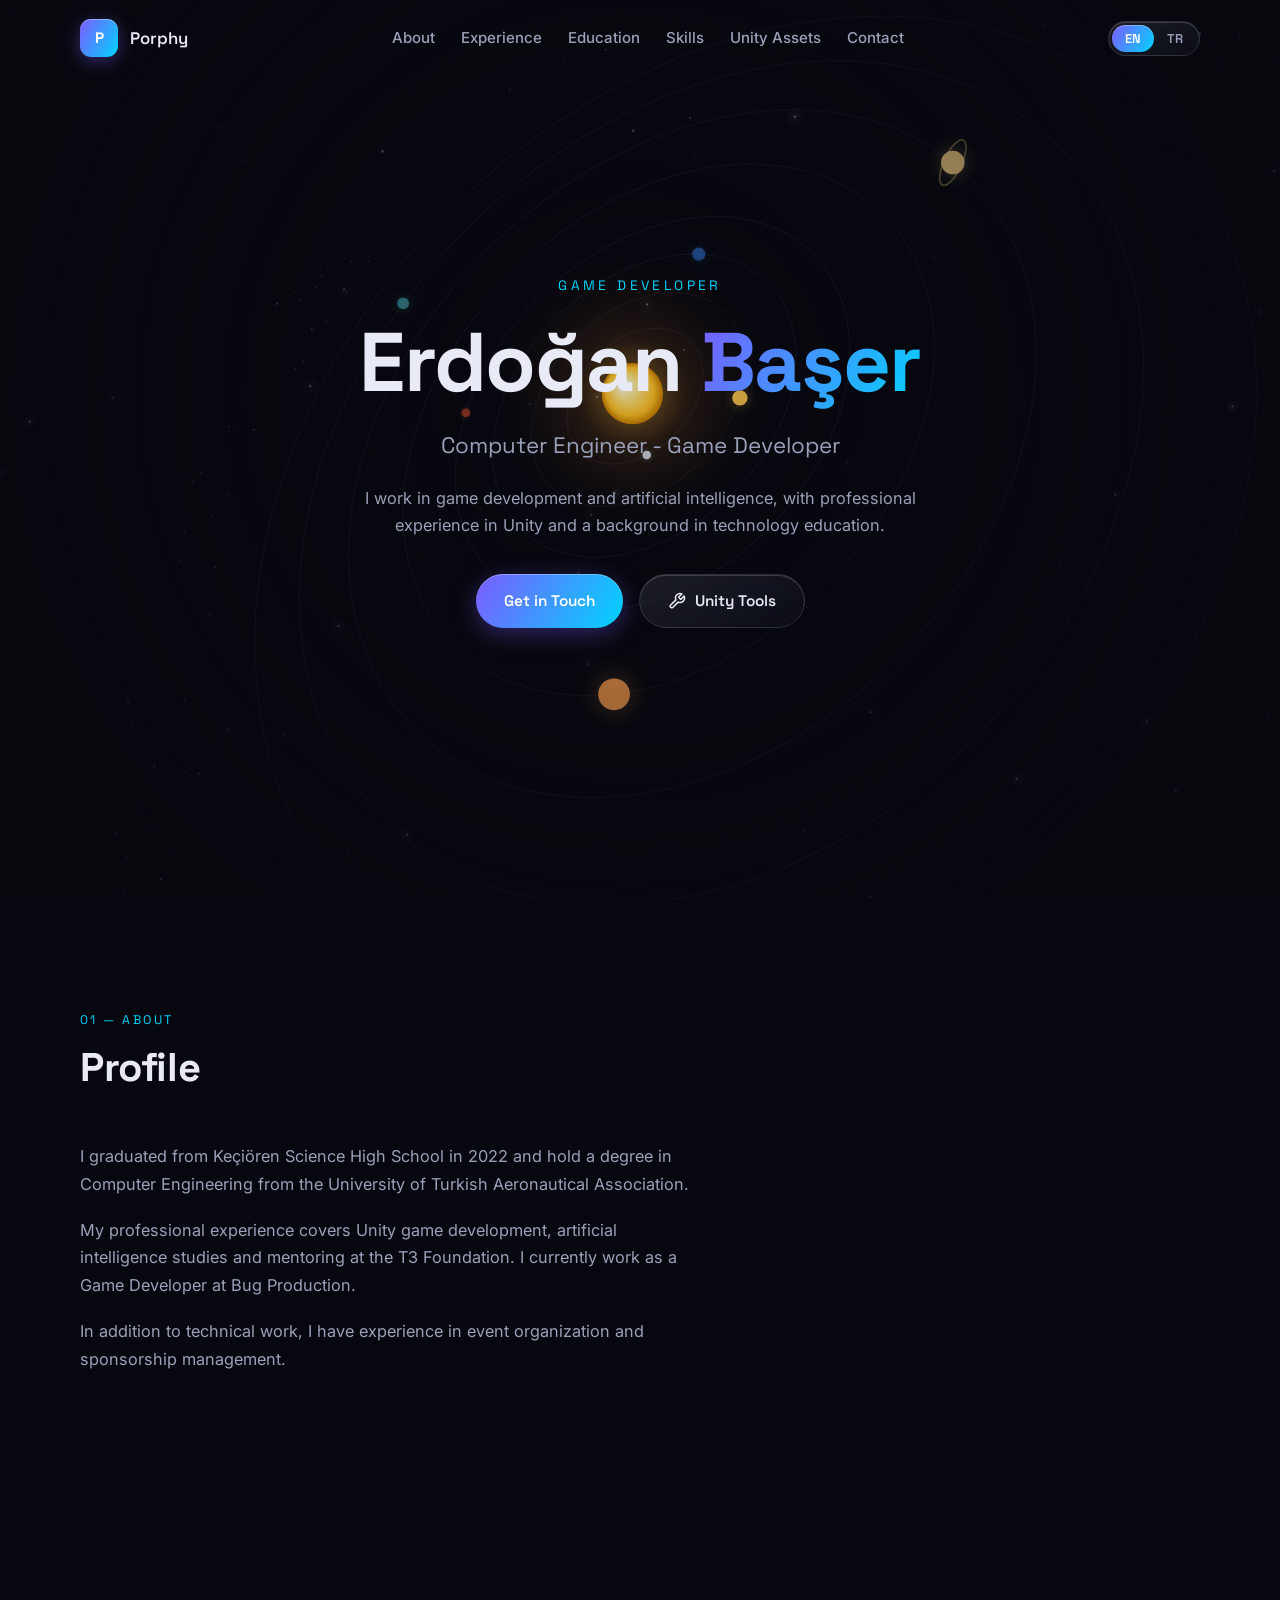
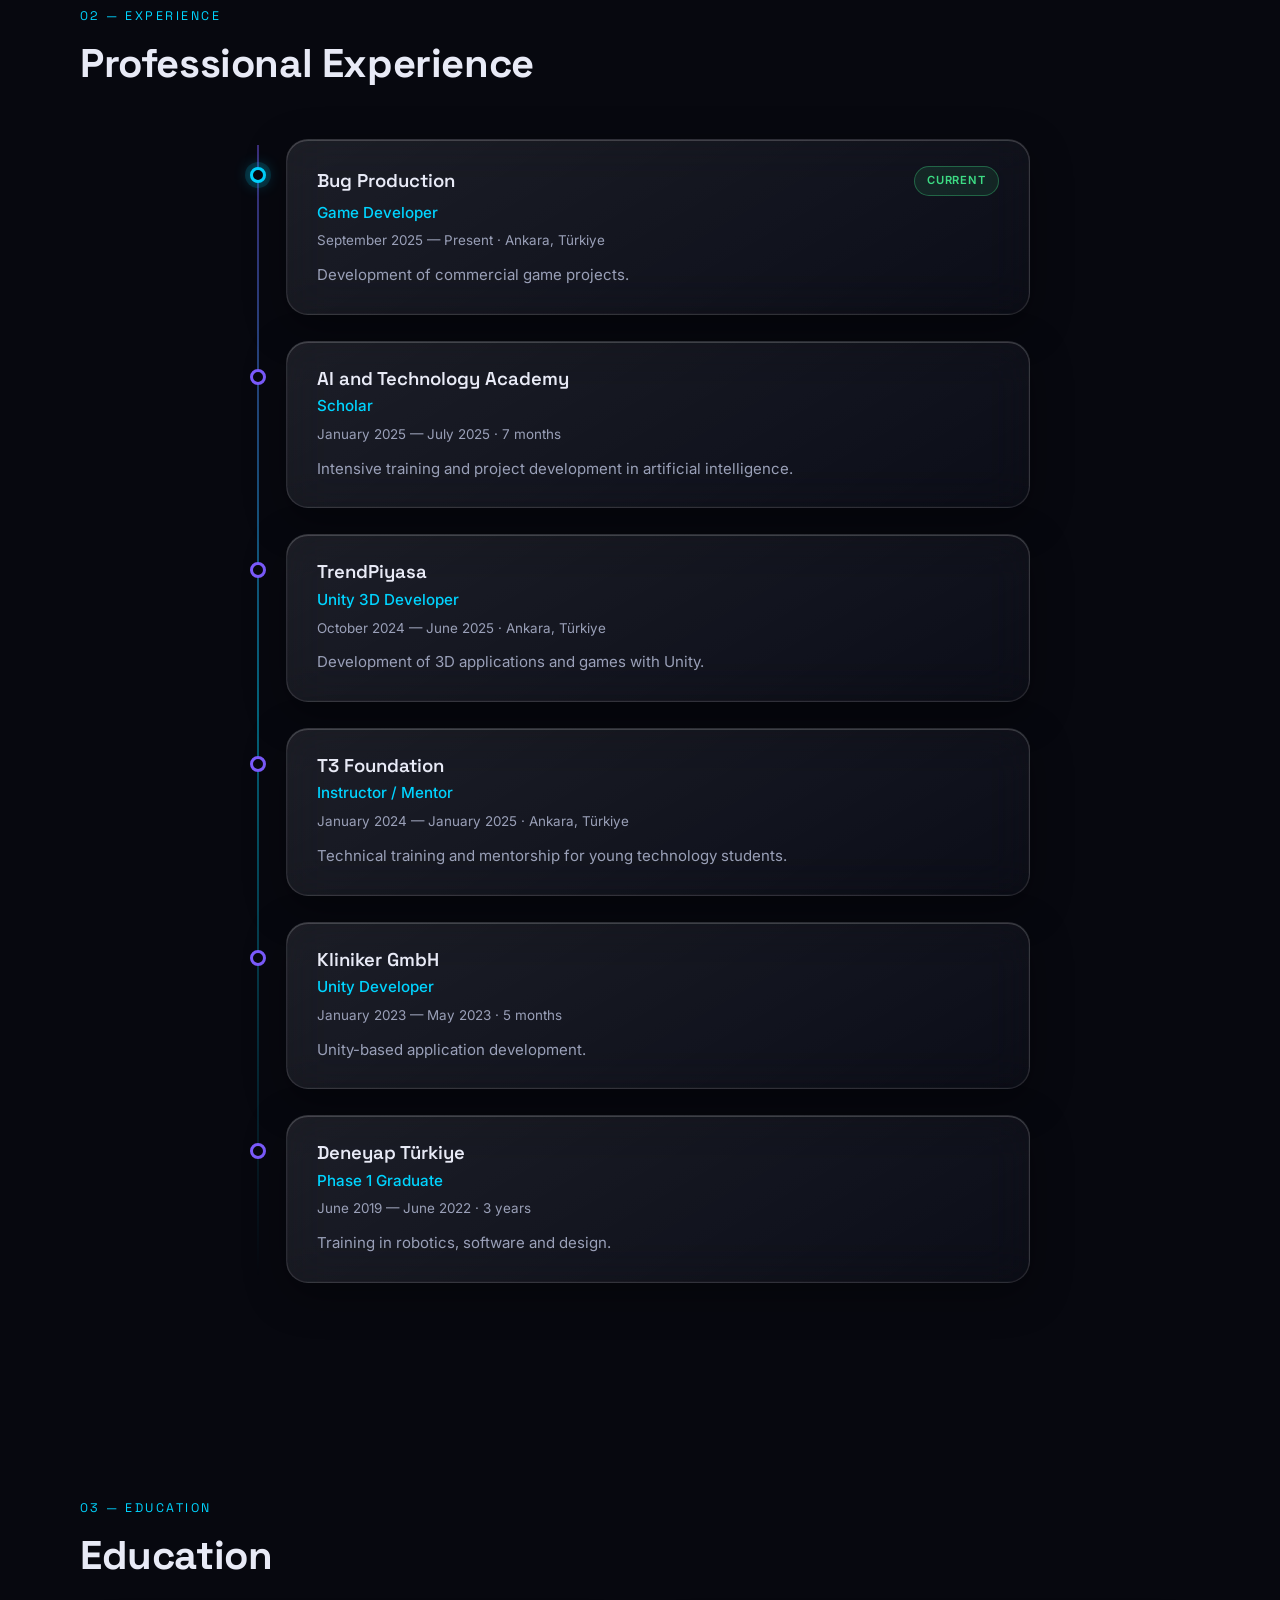
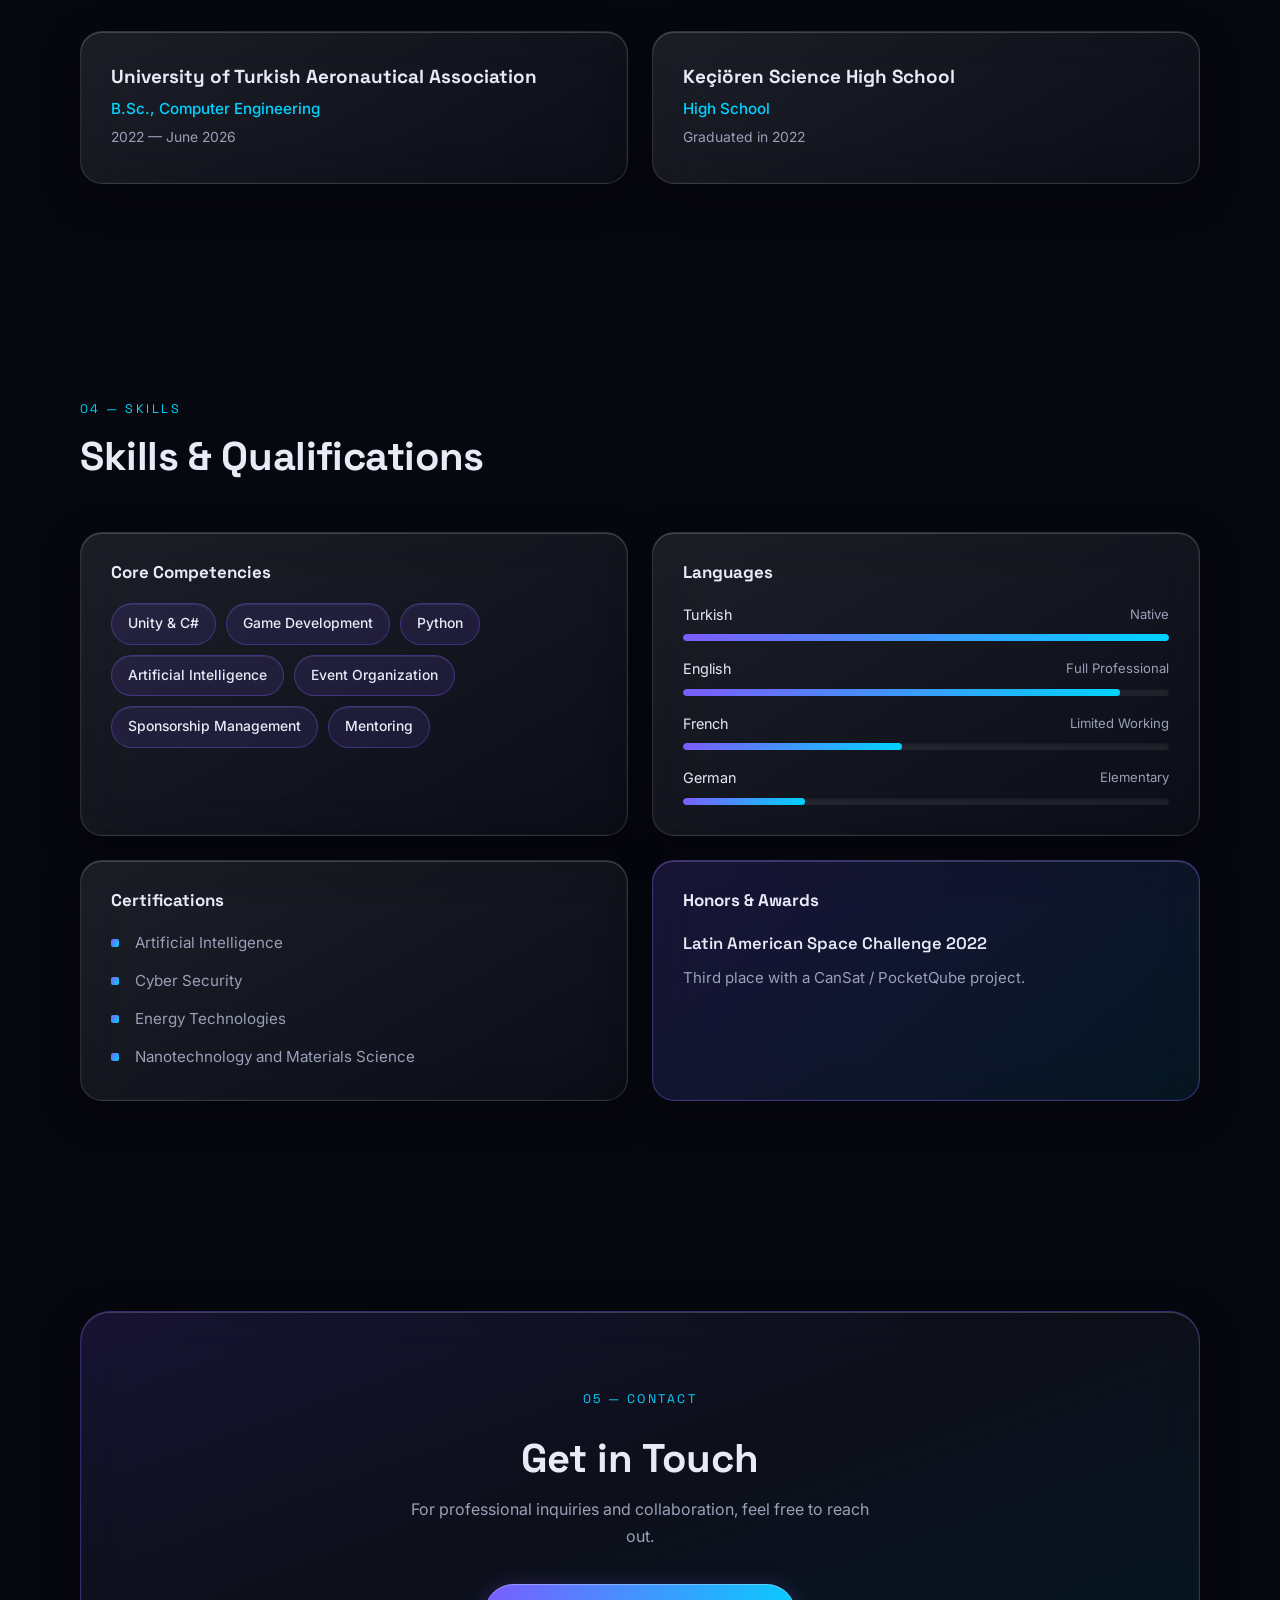
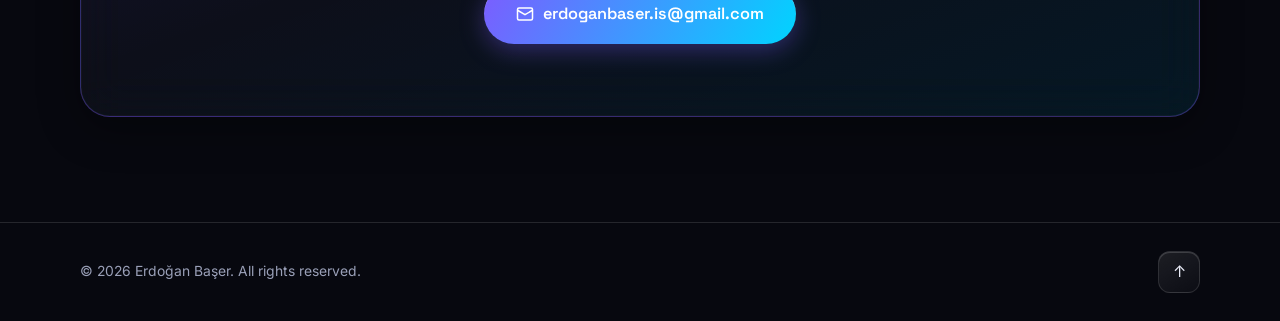
==== commit 6dd2a938: "refactor: rename navbar Tools to Unity Assets and sync tools page navbar with main page" ====
--- a/index.html
+++ b/index.html
@@ -44,7 +44,7 @@
         <a href="#experience" data-i18n="nav.experience">Experience</a>
         <a href="#education" data-i18n="nav.education">Education</a>
         <a href="#skills" data-i18n="nav.skills">Skills</a>
-        <a href="tools/" data-i18n="nav.tools">Tools</a>
+        <a href="tools/" data-i18n="nav.unityAssets">Unity Assets</a>
         <a href="#contact" data-i18n="nav.contact">Contact</a>
       </nav>
       <div class="nav-right">
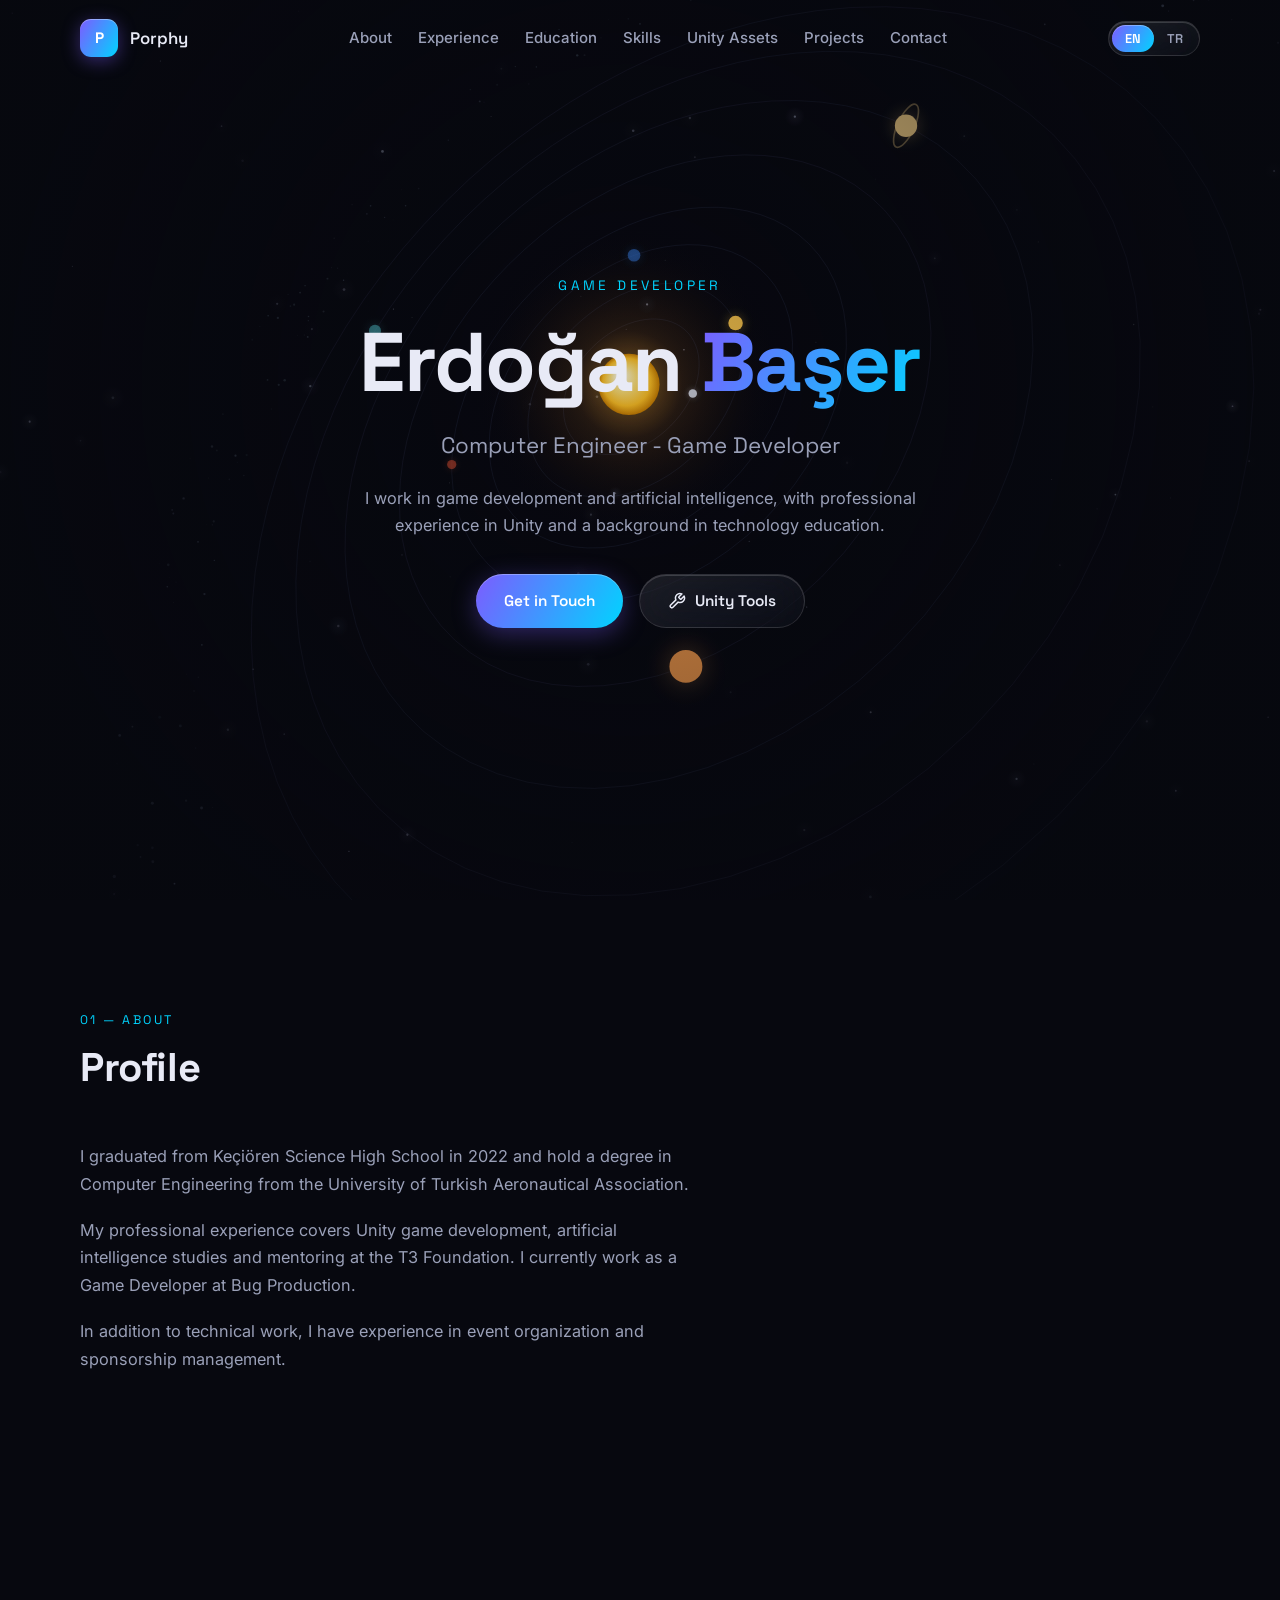
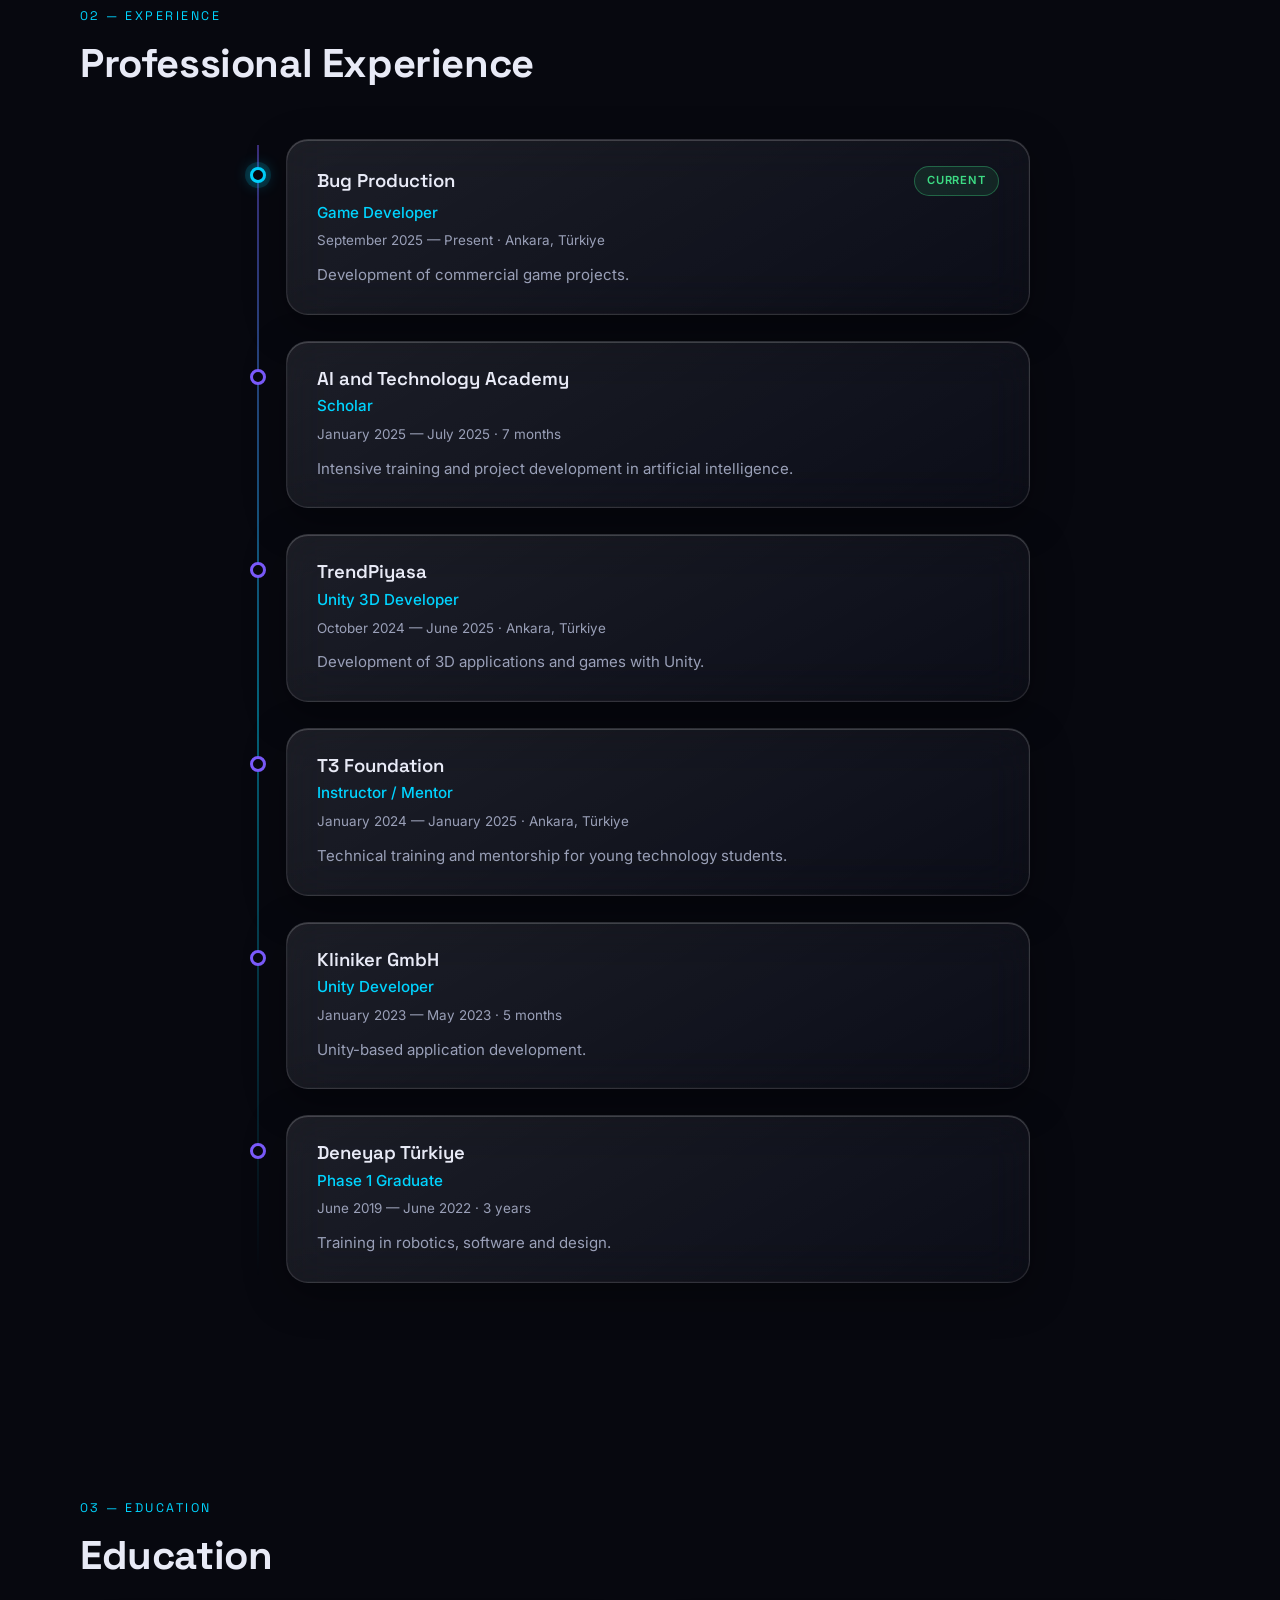
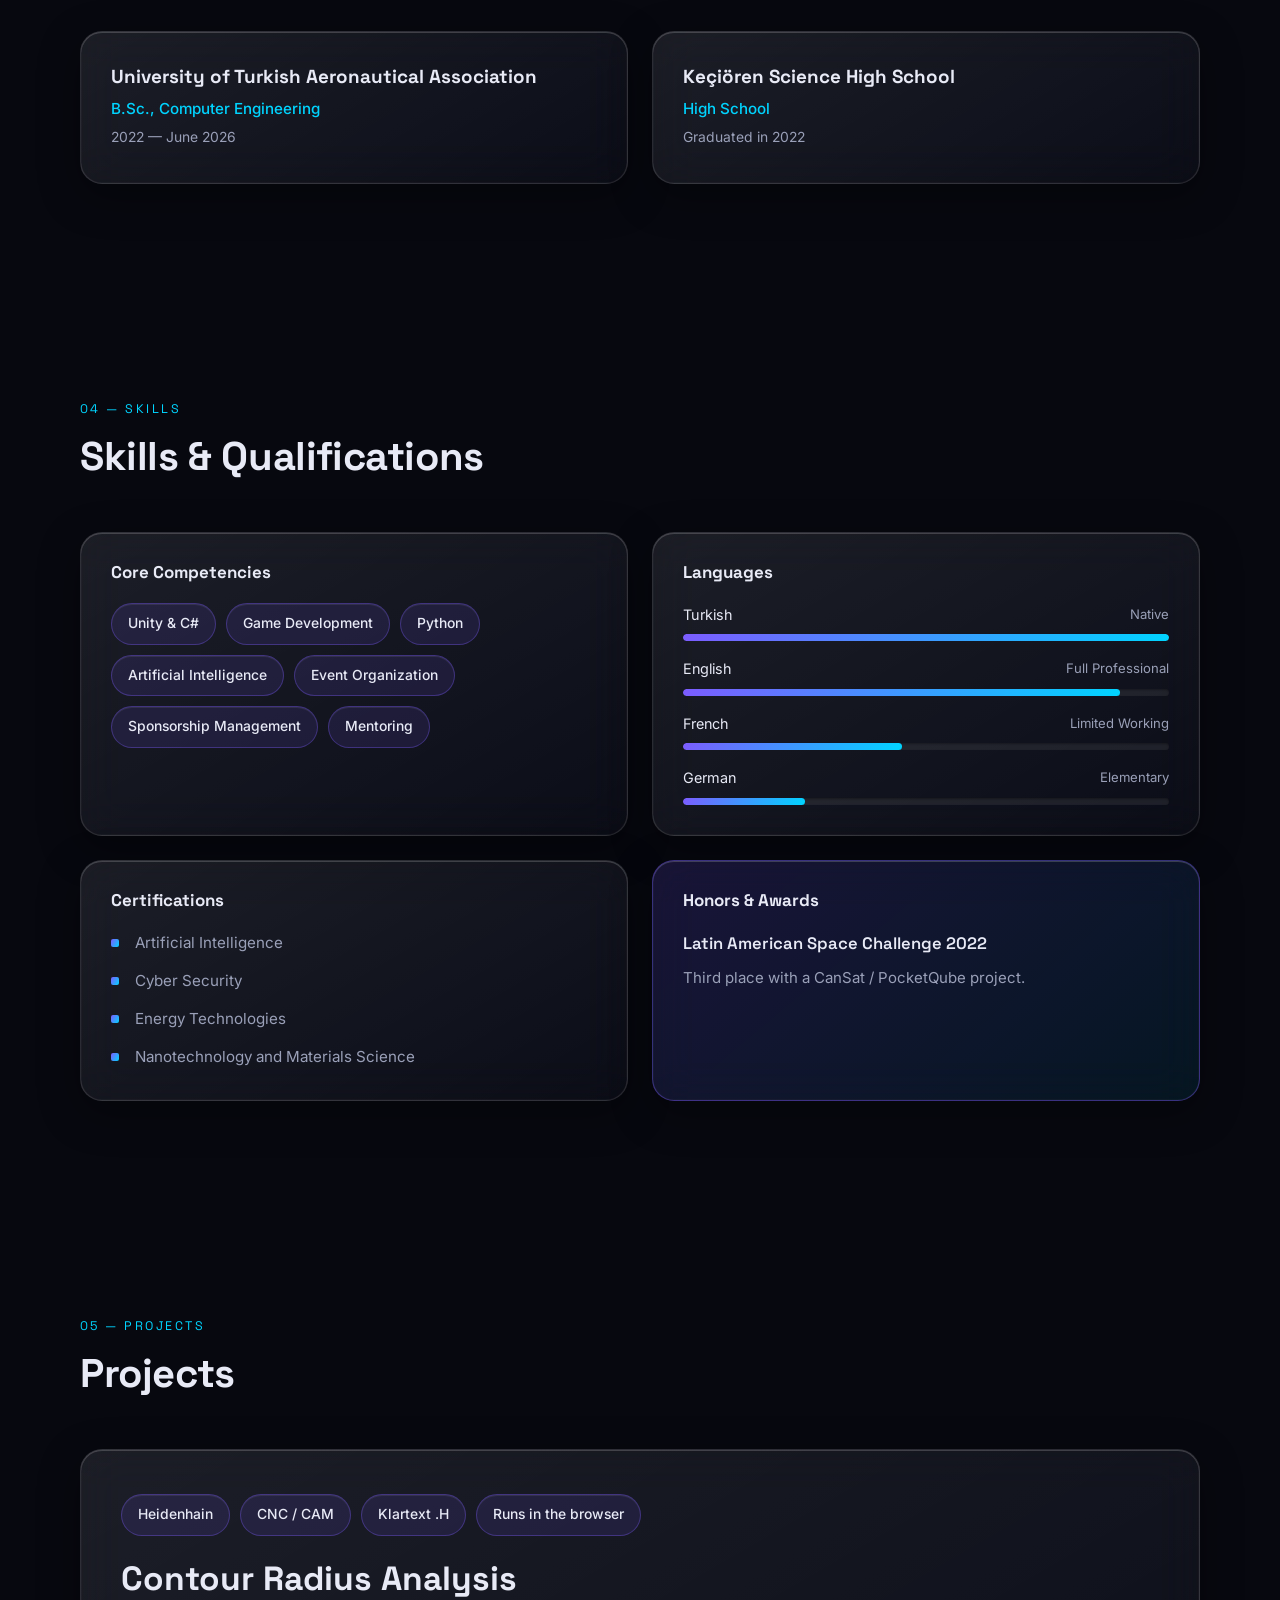
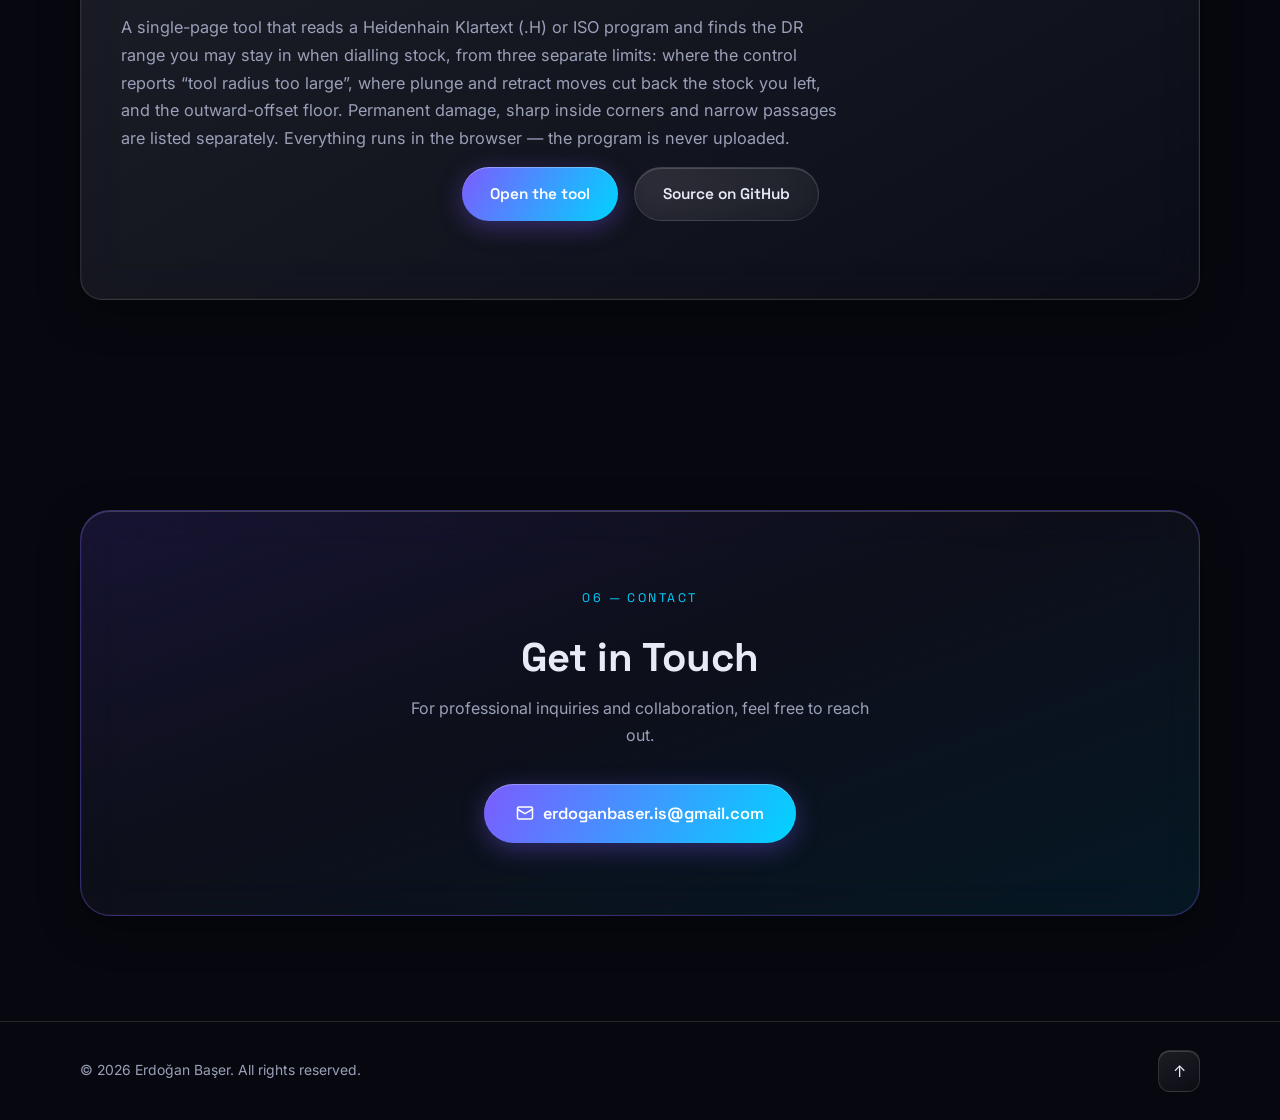
==== commit bd85ece6: "Projeler bölümü, kök robots.txt ve sitemap eklendi Heidenhain kontur yarıçap analizi aracı bu alan a" ====
--- a/index.html
+++ b/index.html
@@ -45,6 +45,7 @@
         <a href="#education" data-i18n="nav.education">Education</a>
         <a href="#skills" data-i18n="nav.skills">Skills</a>
         <a href="tools/" data-i18n="nav.unityAssets">Unity Assets</a>
+        <a href="#projects" data-i18n="nav.projects">Projects</a>
         <a href="#contact" data-i18n="nav.contact">Contact</a>
       </nav>
       <div class="nav-right">
@@ -284,11 +285,40 @@
       </div>
     </section>
 
+    <!-- ============ PROJECTS ============ -->
+    <section class="section" id="projects">
+      <div class="container">
+        <div class="section-head">
+          <span class="section-tag" data-i18n="projects.tag">05 — Projects</span>
+          <h2 data-i18n="projects.title">Projects</h2>
+        </div>
+        <div class="tool-card glass">
+          <div class="tool-badges">
+            <span class="chip">Heidenhain</span>
+            <span class="chip">CNC / CAM</span>
+            <span class="chip">Klartext .H</span>
+            <span class="chip">Runs in the browser</span>
+          </div>
+          <h3 class="tool-title" data-i18n="projects.hrl.title">Contour Radius Analysis</h3>
+          <p data-i18n="projects.hrl.desc">A single-page tool that reads a Heidenhain Klartext (.H) or ISO program and
+            finds the DR range you may stay in when dialling stock, from three separate limits: where the control
+            reports “tool radius too large”, where plunge and retract moves cut back the stock you left, and the
+            outward-offset floor. Permanent damage, sharp inside corners and narrow passages are listed separately.
+            Everything runs in the browser — the program is never uploaded.</p>
+          <div class="hero-actions">
+            <a href="/heidenhain-rl-analysis/" class="btn btn-primary" data-i18n="projects.hrl.open">Open the tool</a>
+            <a href="https://github.com/Porphyri0n/heidenhain-rl-analysis" class="btn btn-ghost" rel="noopener"
+              data-i18n="projects.hrl.repo">Source on GitHub</a>
+          </div>
+        </div>
+      </div>
+    </section>
+
     <!-- ============ CONTACT ============ -->
     <section class="section" id="contact">
       <div class="container">
         <div class="contact-card glass">
-          <span class="section-tag" data-i18n="contact.tag">05 — Contact</span>
+          <span class="section-tag" data-i18n="contact.tag">06 — Contact</span>
           <h2 data-i18n="contact.title">Get in Touch</h2>
           <p data-i18n="contact.desc">For professional inquiries and collaboration, feel free to reach out.</p>
           <div class="contact-actions">
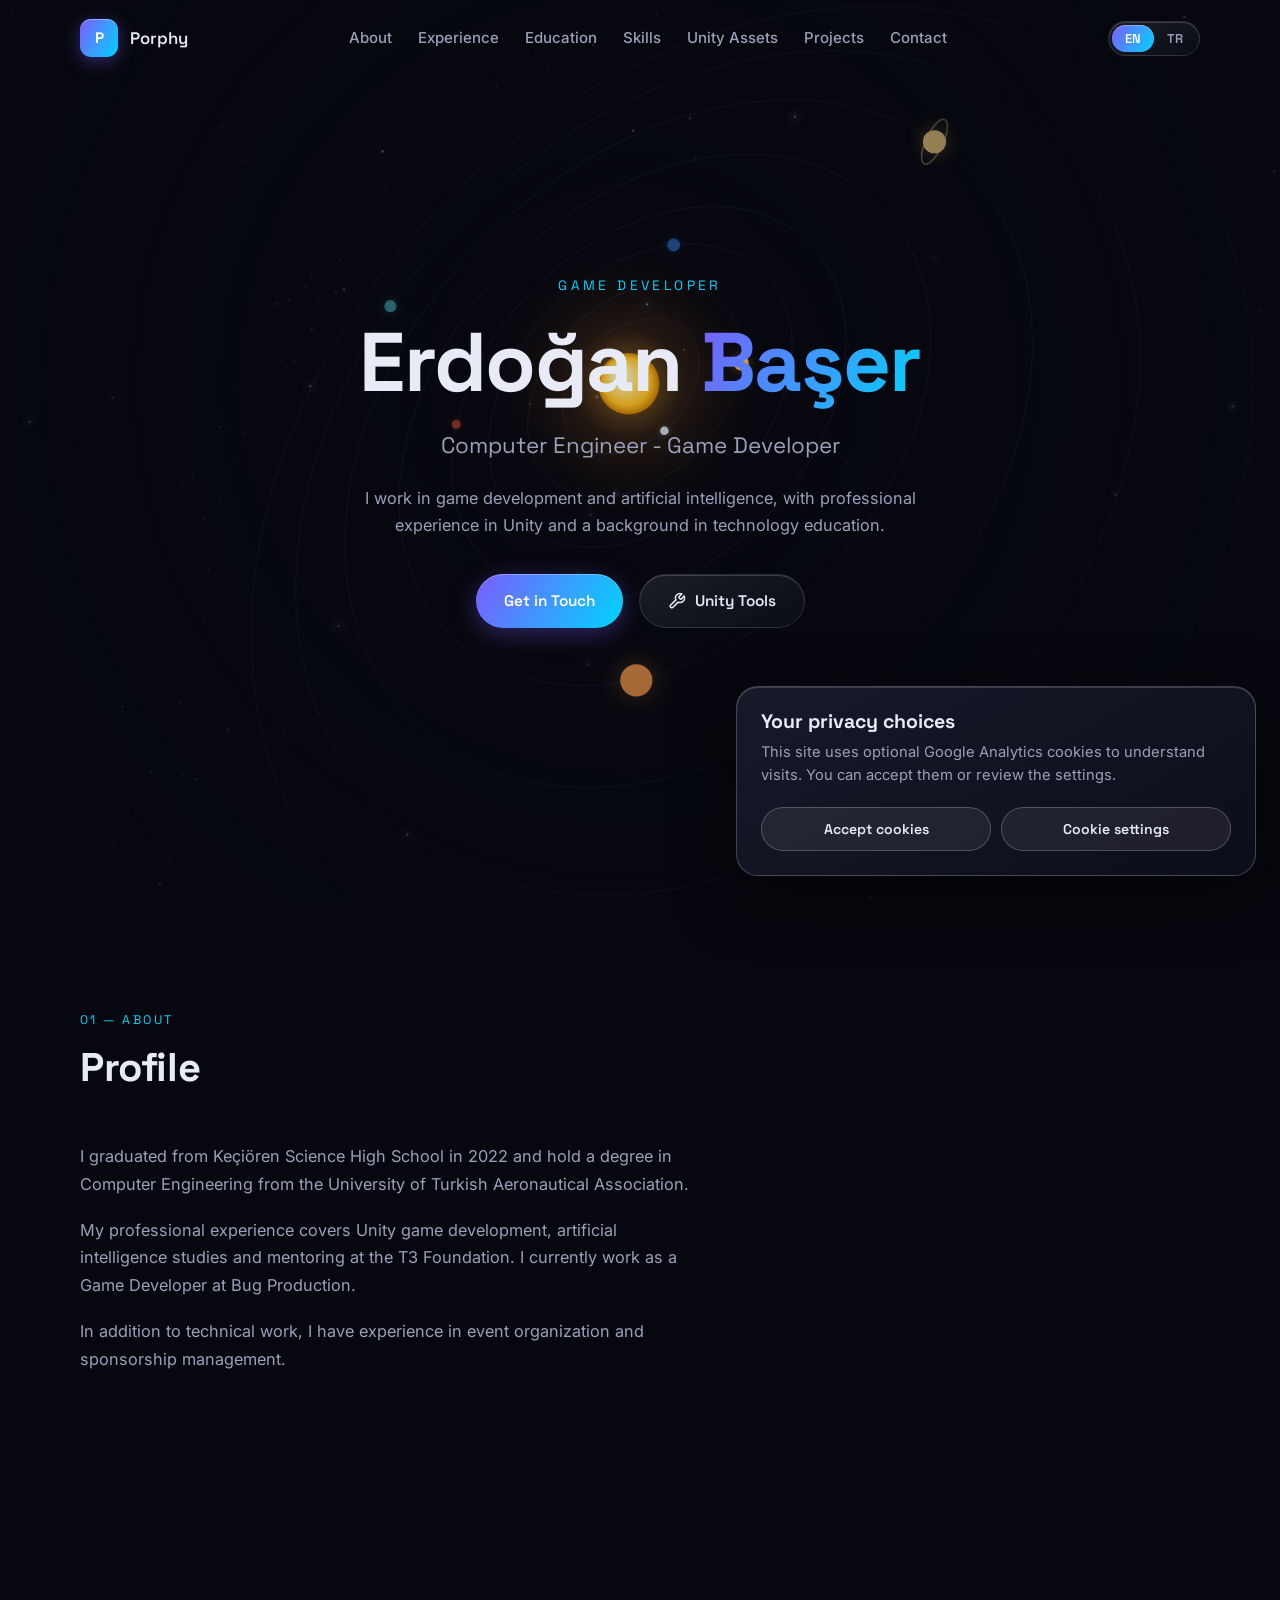
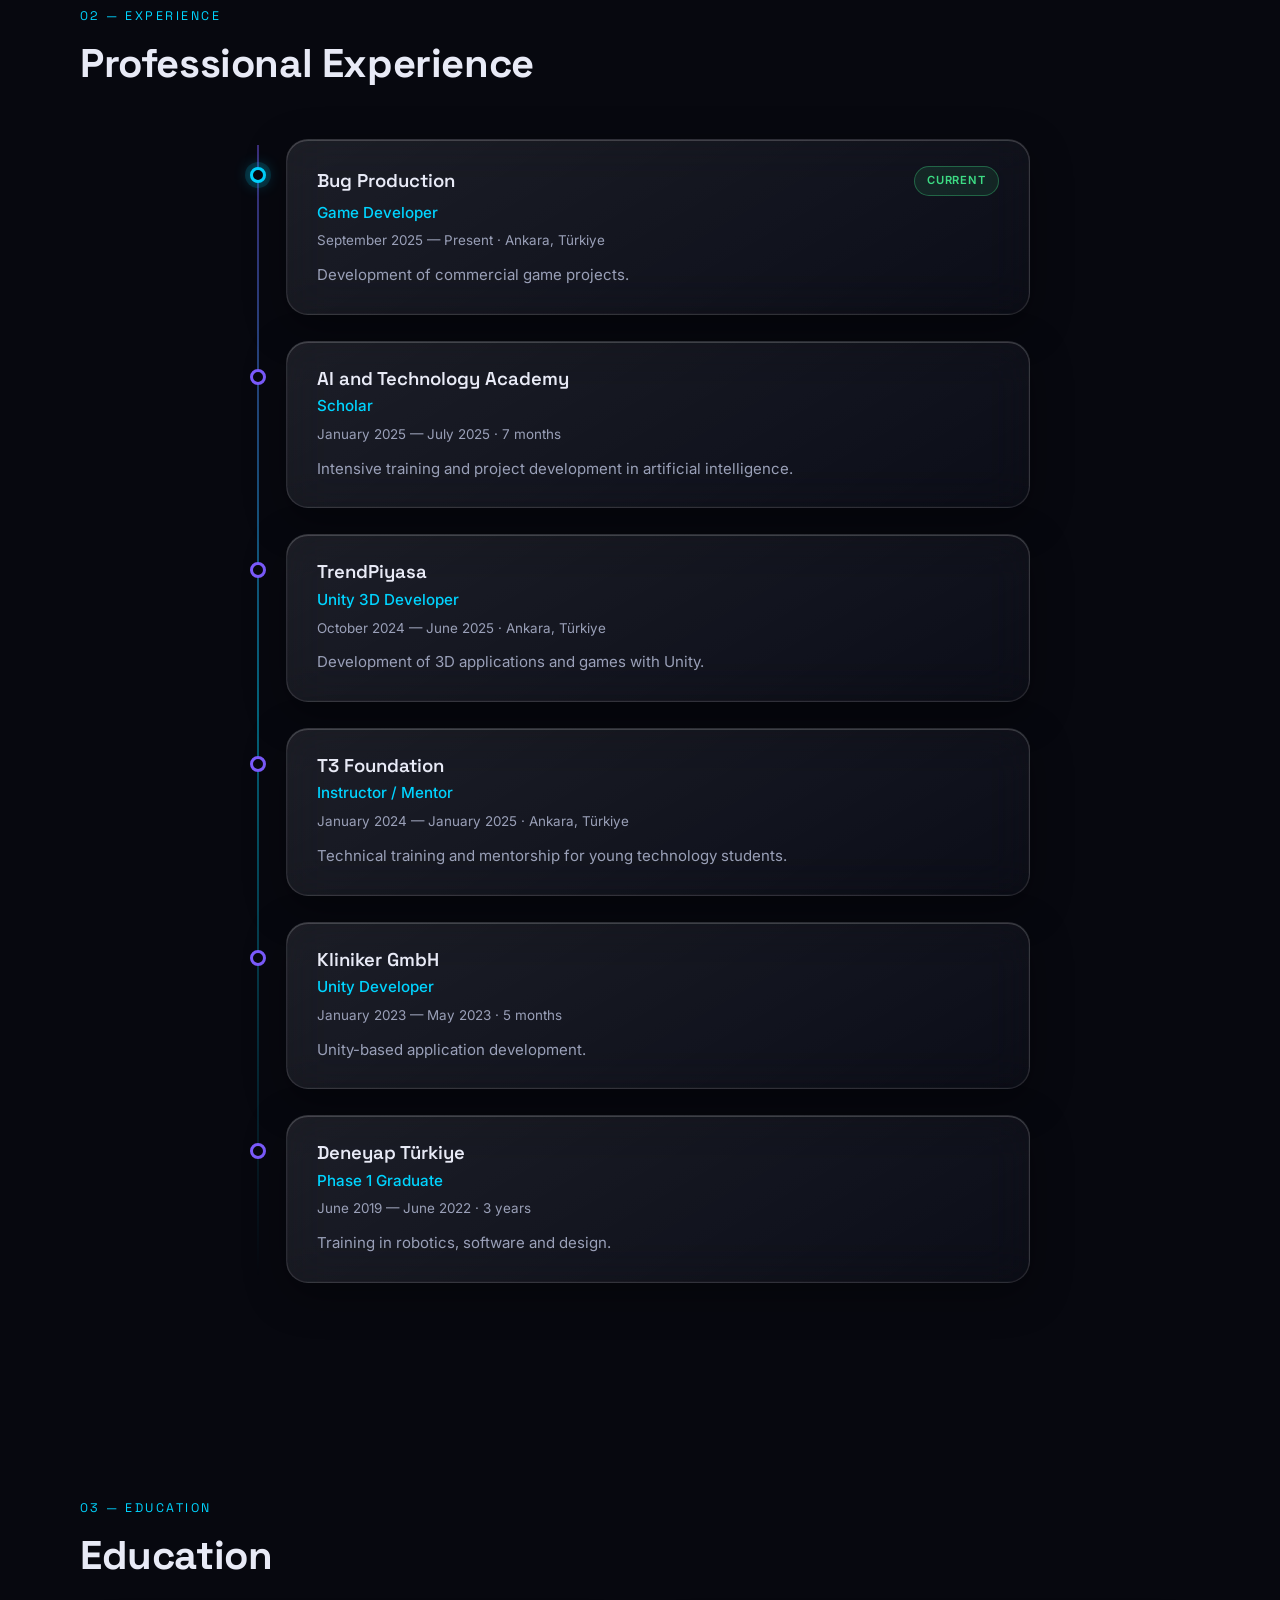
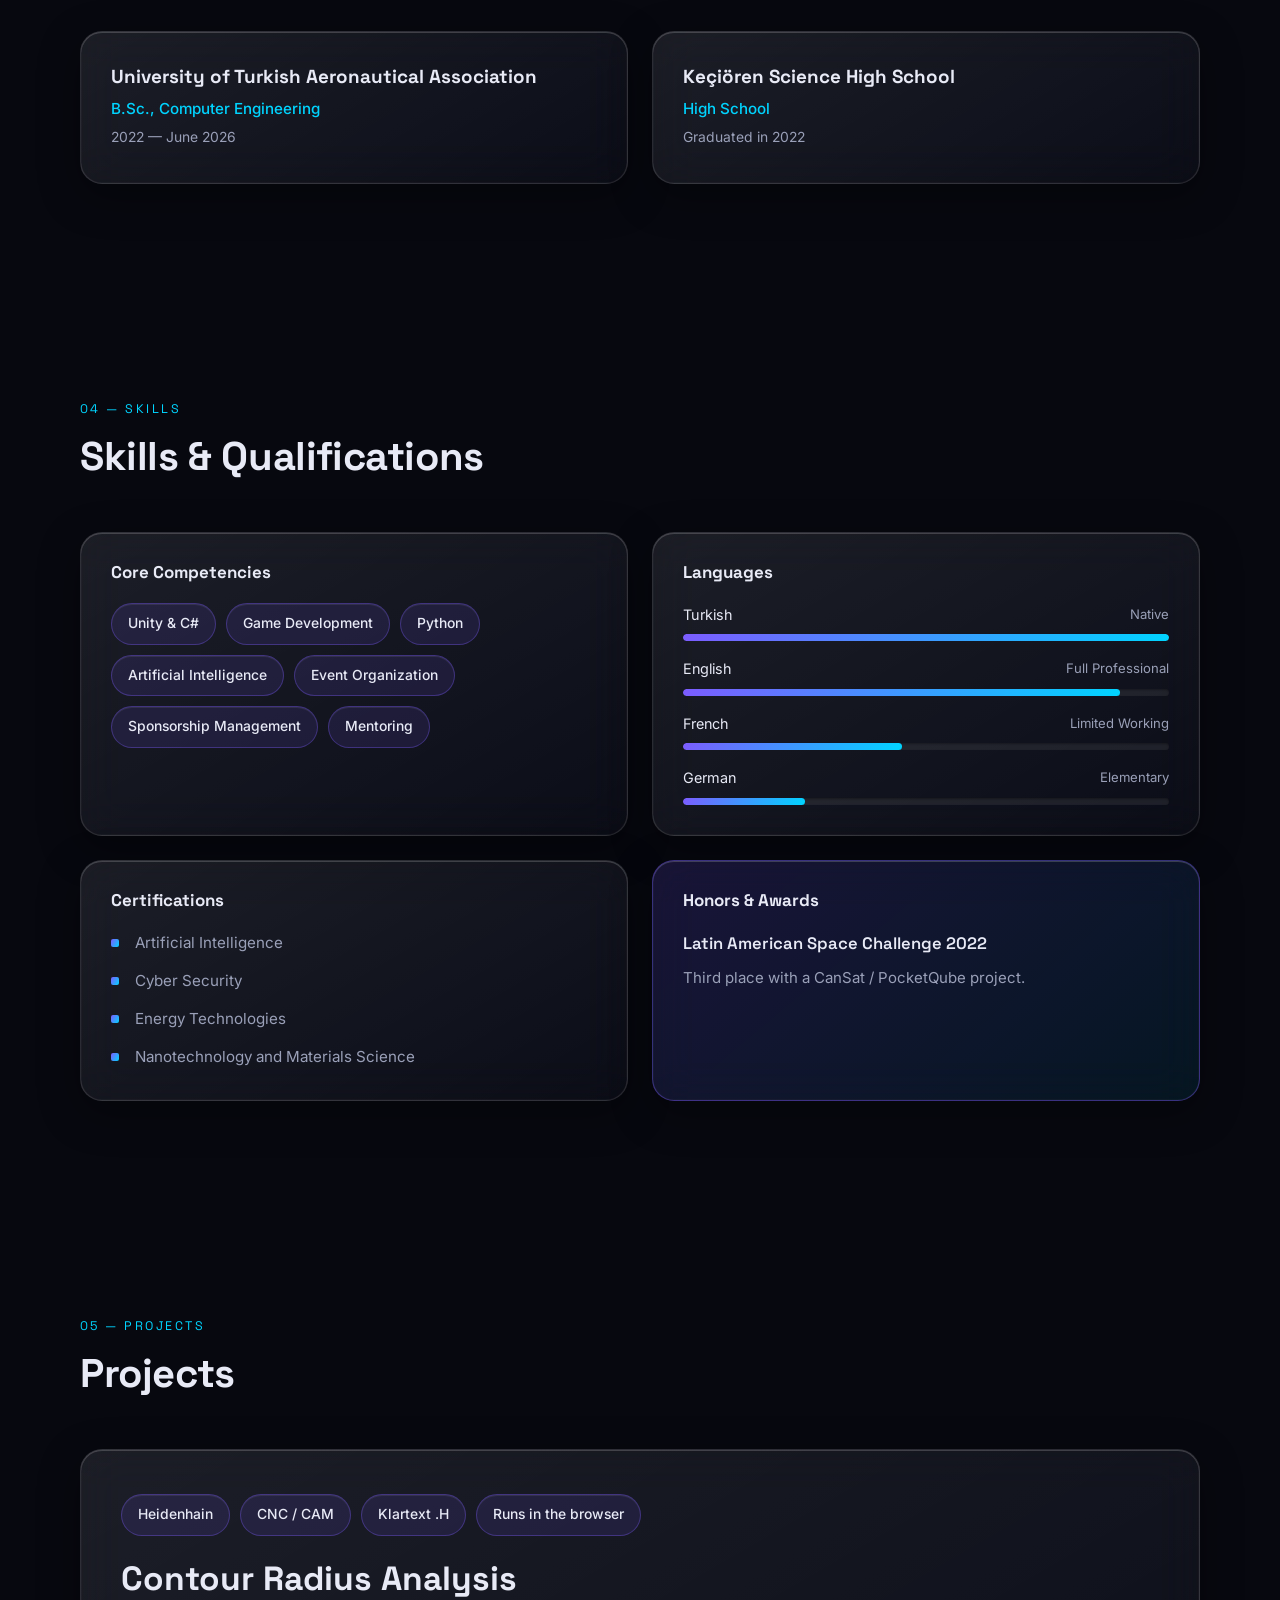
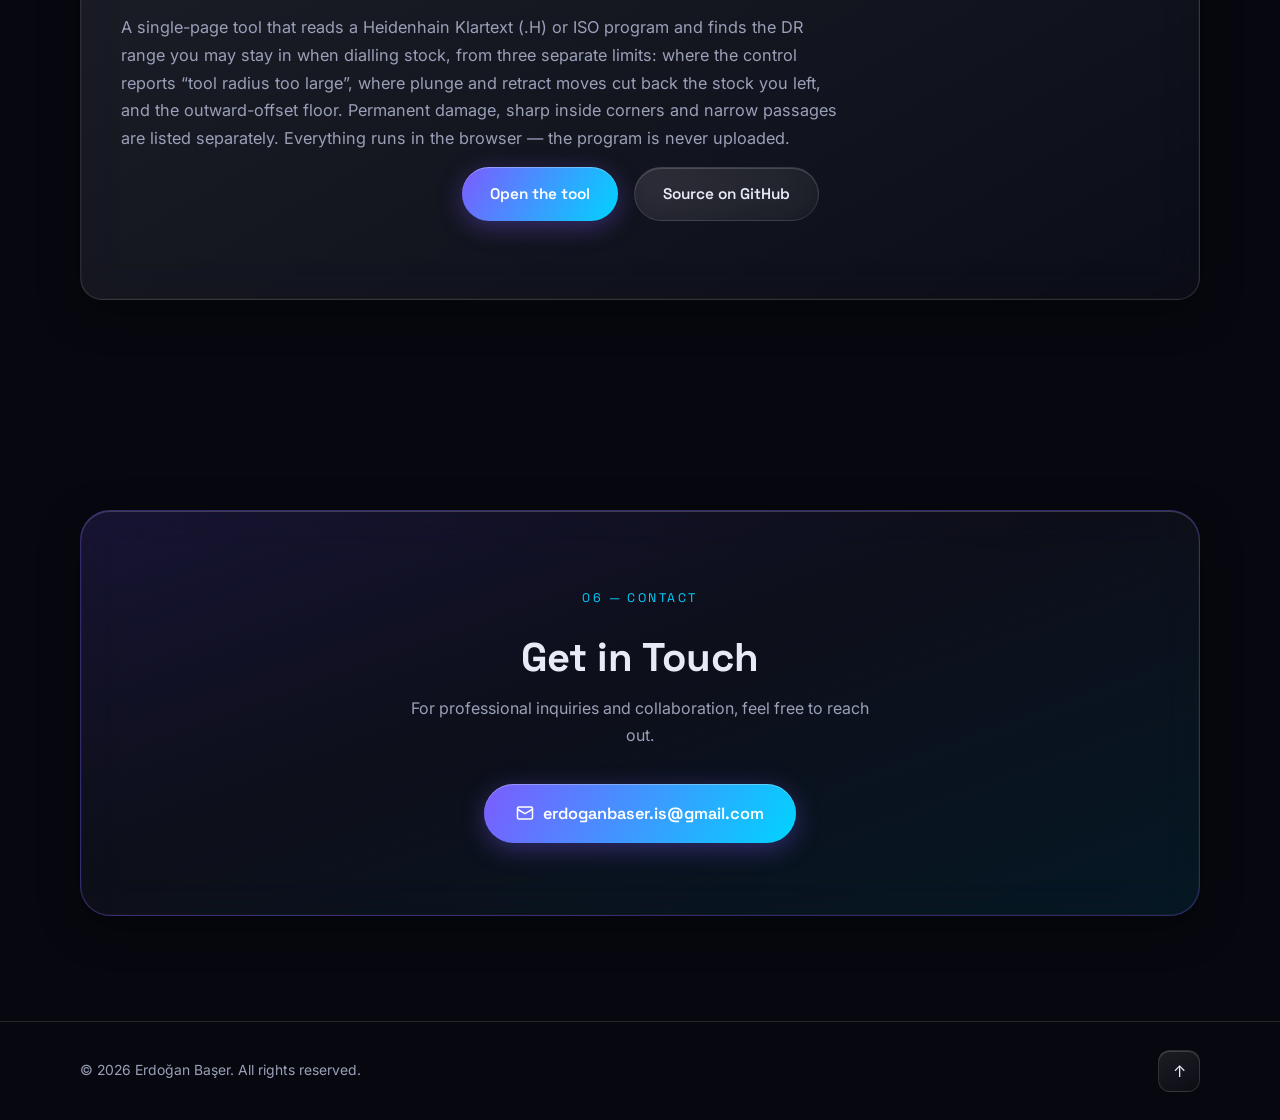
==== commit a5e0d8d8: "GA4 ve çerez onayı eklendi" ====
--- a/index.html
+++ b/index.html
@@ -7,6 +7,32 @@
   <title>Erdoğan Başer — Game Developer</title>
   <meta name="description"
     content="Erdoğan Başer — Game developer and computer engineer. Unity, artificial intelligence and game technologies." />
+
+  <!-- Google tag (gtag.js) -->
+  <script>
+    window.dataLayer = window.dataLayer || [];
+    function gtag() { dataLayer.push(arguments); }
+
+    var analyticsConsent = "denied";
+    try {
+      if (localStorage.getItem("portfolio_cookie_consent_v1") === "all") {
+        analyticsConsent = "granted";
+      }
+    } catch (e) { /* keep analytics denied */ }
+
+    gtag("consent", "default", {
+      ad_storage: analyticsConsent,
+      ad_user_data: analyticsConsent,
+      ad_personalization: analyticsConsent,
+      analytics_storage: analyticsConsent,
+      wait_for_update: 500
+    });
+  </script>
+  <script async src="https://www.googletagmanager.com/gtag/js?id=G-XT6B4GY7GV"></script>
+  <script>
+    gtag("js", new Date());
+    gtag("config", "G-XT6B4GY7GV");
+  </script>
 
   <!-- Open Graph -->
   <meta property="og:title" content="Erdoğan Başer — Game Developer" />
@@ -347,4 +373,4 @@
   <script src="script.js" defer></script>
 </body>
 
-</html>+</html>
